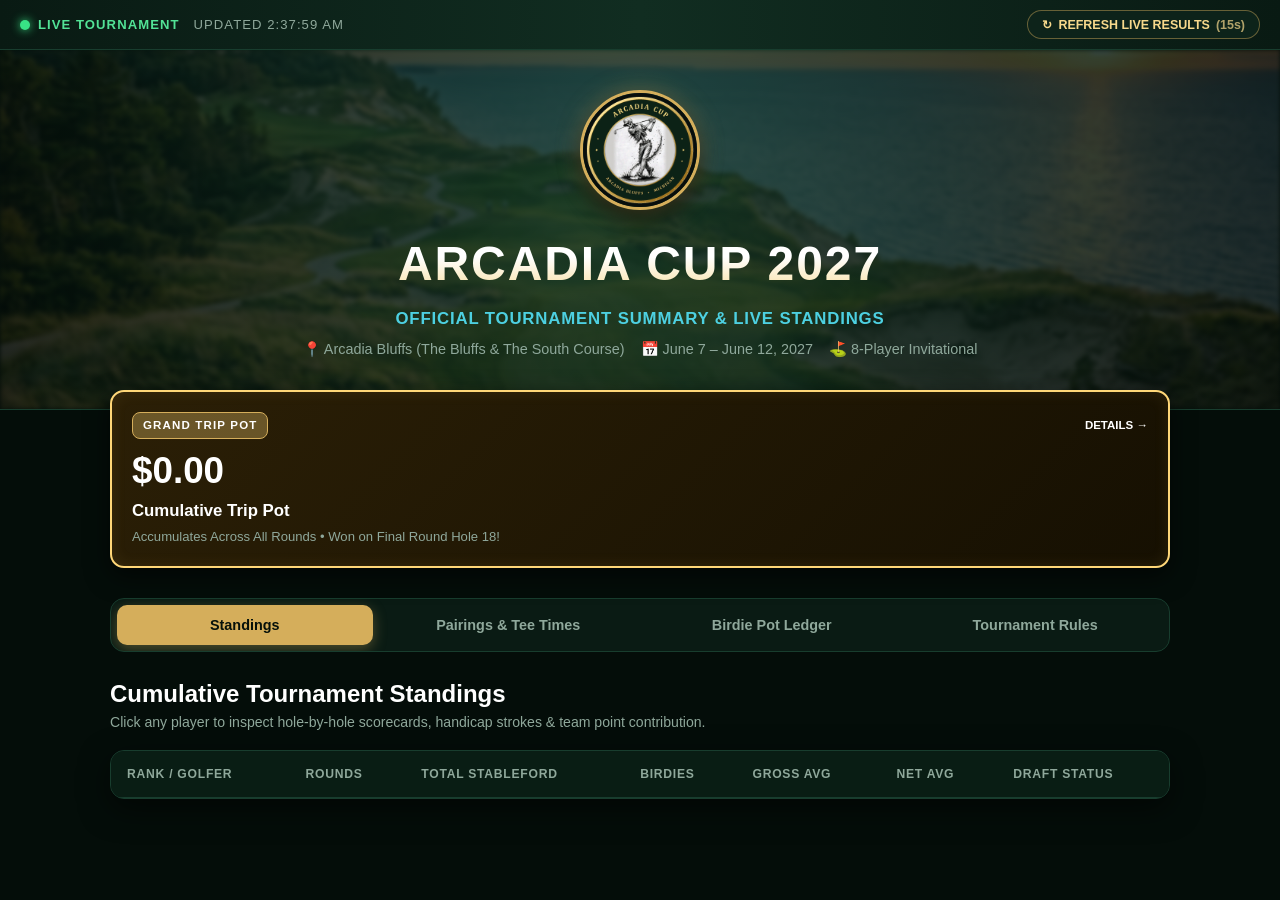
==== index.html @ eabf8994 "feat: setup GitHub Pages for Arcadia 2027 and update TinyURL to arcadia2027" ====
<!DOCTYPE html>
<html lang="en">
<head>
  <meta charset="UTF-8">
  <meta name="viewport" content="width=device-width, initial-scale=1.0">
  <title>Arcadia Cup 2027 — Official Tournament Summary & Live Standings</title>
  <meta name="description" content="Live summary, cumulative standings, tee time pairings, and birdie pot breakdown for the 2027 Arcadia Bluffs Golf Trip.">
  <link rel="icon" type="image/jpeg" href="assets/arcadia_cup_crest.jpg">
  <link rel="stylesheet" href="styles.css">
</head>
<body>

  <!-- TOP LIVE STATUS BAR -->
  <header class="live-bar">
    <div class="live-indicator">
      <span class="pulse-dot"></span>
      <span>Live Tournament</span>
      <span id="lastUpdated" style="color: var(--text-muted); font-weight: normal; margin-left: 6px;">Connecting...</span>
    </div>
    <button class="refresh-btn" id="refreshBtn" type="button">
      <span id="refreshIcon">↻</span>
      <span id="refreshText">REFRESH LIVE RESULTS</span>
      <span id="countdownLabel" style="opacity: 0.7;">(15s)</span>
    </button>
  </header>

  <!-- HERO SECTION WITH PROMINENT LOGO -->
  <section class="hero">
    <img src="assets/arcadia_bluffs.jpg" alt="Arcadia Bluffs Golf Club" class="hero-backdrop-img">
    <div class="hero-content">
      <div class="hero-logo-wrap">
        <img src="assets/arcadia_cup_crest.jpg" alt="Arcadia Cup Crest" class="hero-logo">
      </div>
      <h1 class="hero-title">ARCADIA CUP 2027</h1>
      <p class="hero-subtitle">Official Tournament Summary & Live Standings</p>
      <div class="hero-meta">
        <span>📍 Arcadia Bluffs (The Bluffs & The South Course)</span>
        <span>📅 June 7 – June 12, 2027</span>
        <span>⛳ 8-Player Invitational</span>
      </div>
    </div>
  </section>

  <!-- HIGHLY VISIBLE BIRDIE POT BALANCES (CLICKABLE FOR BREAKDOWN) -->
  <section class="birdie-banner" aria-label="Birdie Pot Stakes">
    <div class="birdie-grid" id="birdiePotsGrid">
      <!-- Injected by app.js: Course Pots + Grand Cumulative Trip Pot -->
    </div>
  </section>

  <!-- NAVIGATION TABS -->
  <nav class="nav-container" aria-label="Summary Navigation">
    <div class="nav-tabs">
      <button class="tab-btn active" data-tab="standings" type="button">Standings</button>
      <button class="tab-btn" data-tab="pairings" type="button">Pairings & Tee Times</button>
      <button class="tab-btn" data-tab="ledger" type="button">Birdie Pot Ledger</button>
      <button class="tab-btn" data-tab="rules" type="button">Tournament Rules</button>
    </div>
  </nav>

  <!-- MAIN TAB CONTENT AREA -->
  <main class="main-wrapper" id="tabContent">
    <!-- Dynamic content rendered by app.js based on active tab -->
  </main>

  <!-- INTERACTIVE MODAL OVERLAY FOR PLAYER / POT BREAKDOWN -->
  <div id="modalContainer"></div>

  <!-- SCRIPT -->
  <script src="app.js"></script>
</body>
</html>
---- styles.css ----
:root {
  --bg-dark: #040d09;
  --bg-surface: #0a1b14;
  --bg-card: #0d231a;
  --bg-card-hover: #123024;
  --bg-elevated: #16382a;
  
  --gold: #d5ae5b;
  --gold-light: #f7d98c;
  --gold-glow: rgba(213, 174, 91, 0.35);
  
  --cyan: #4dd0e1;
  --cyan-deep: #1565c0;
  
  --text-main: #f0f5f2;
  --text-muted: #8fa89b;
  --line: #183d2e;
  --line-gold: rgba(213, 174, 91, 0.45);
  
  --radius-sm: 8px;
  --radius-md: 14px;
  --radius-lg: 20px;
  --radius-full: 9999px;
  
  --shadow-main: 0 10px 30px rgba(0, 0, 0, 0.55);
}

* {
  box-sizing: border-box;
  margin: 0;
  padding: 0;
}

body {
  font-family: -apple-system, BlinkMacSystemFont, "Segoe UI", Roboto, "Helvetica Neue", Arial, sans-serif;
  background-color: var(--bg-dark);
  color: var(--text-main);
  line-height: 1.5;
  min-height: 100vh;
  padding-bottom: 60px;
}

/* TOP STATUS BAR */
.live-bar {
  background: linear-gradient(90deg, #091a13 0%, #112d21 50%, #091a13 100%);
  border-bottom: 1px solid var(--line);
  padding: 10px 20px;
  display: flex;
  justify-content: space-between;
  align-items: center;
  font-size: 0.82rem;
}

.live-indicator {
  display: flex;
  align-items: center;
  gap: 8px;
  font-weight: 800;
  color: #52e396;
  letter-spacing: 0.08em;
  text-transform: uppercase;
}

.pulse-dot {
  width: 10px;
  height: 10px;
  background-color: #38e285;
  border-radius: 50%;
  box-shadow: 0 0 10px #38e285;
  animation: pulse-animation 1.8s infinite;
}

@keyframes pulse-animation {
  0% { transform: scale(0.95); opacity: 0.7; }
  50% { transform: scale(1.3); opacity: 1; }
  100% { transform: scale(0.95); opacity: 0.7; }
}

.refresh-btn {
  background: var(--bg-card);
  color: var(--gold-light);
  border: 1px solid var(--line-gold);
  border-radius: var(--radius-full);
  padding: 6px 14px;
  font-size: 0.78rem;
  font-weight: 800;
  cursor: pointer;
  display: flex;
  align-items: center;
  gap: 6px;
  transition: all 0.2s ease;
}

.refresh-btn:hover {
  background: var(--gold);
  color: #06110b;
}

.refresh-btn:disabled {
  opacity: 0.6;
  cursor: wait;
}

/* HERO SECTION */
.hero {
  position: relative;
  background: radial-gradient(circle at 50% 20%, #15382a 0%, #06150f 75%, #040d09 100%);
  border-bottom: 1px solid var(--line);
  padding: 40px 20px 30px;
  text-align: center;
  overflow: hidden;
}

.hero-backdrop-img {
  position: absolute;
  top: 0;
  left: 0;
  width: 100%;
  height: 100%;
  object-fit: cover;
  opacity: 0.18;
  pointer-events: none;
  filter: blur(2px);
}

.hero-content {
  position: relative;
  max-width: 960px;
  margin: 0 auto;
  display: flex;
  flex-direction: column;
  align-items: center;
}

.hero-logo-wrap {
  position: relative;
  width: 120px;
  height: 120px;
  margin-bottom: 18px;
}

.hero-logo {
  width: 100%;
  height: 100%;
  border-radius: 50%;
  object-fit: cover;
  border: 3.5px solid var(--gold);
  box-shadow: 0 0 25px var(--gold-glow), 0 10px 20px rgba(0,0,0,0.8);
}

.hero-title {
  font-size: clamp(2rem, 5vw, 3rem);
  font-weight: 900;
  letter-spacing: 0.04em;
  background: linear-gradient(180deg, #ffffff 40%, var(--gold-light) 100%);
  -webkit-background-clip: text;
  -webkit-text-fill-color: transparent;
  margin-bottom: 6px;
}

.hero-subtitle {
  color: var(--cyan);
  font-weight: 700;
  font-size: 1.05rem;
  letter-spacing: 0.05em;
  text-transform: uppercase;
  margin-bottom: 8px;
}

.hero-meta {
  color: var(--text-muted);
  font-size: 0.9rem;
  display: flex;
  gap: 16px;
  flex-wrap: wrap;
  justify-content: center;
  margin-bottom: 18px;
}

/* BIRDIE BALANCE POT CARDS (HIGHLY PROMINENT) */
.birdie-banner {
  max-width: 1100px;
  margin: -20px auto 30px;
  padding: 0 20px;
  position: relative;
  z-index: 10;
}

.birdie-grid {
  display: grid;
  grid-template-columns: repeat(auto-fit, minmax(280px, 1fr));
  gap: 16px;
}

.pot-card {
  background: linear-gradient(135deg, #1b1506 0%, #0d0a02 100%);
  border: 2px solid var(--gold);
  border-radius: var(--radius-md);
  padding: 20px;
  cursor: pointer;
  transition: transform 0.2s ease, box-shadow 0.2s ease, border-color 0.2s ease;
  box-shadow: 0 8px 24px rgba(0,0,0,0.6), inset 0 0 15px rgba(213, 174, 91, 0.1);
  display: flex;
  flex-direction: column;
  justify-content: space-between;
}

.pot-card:hover {
  transform: translateY(-4px);
  border-color: var(--gold-light);
  box-shadow: 0 14px 30px var(--gold-glow);
}

.pot-header {
  display: flex;
  justify-content: space-between;
  align-items: center;
  margin-bottom: 12px;
}

.pot-badge {
  font-size: 0.72rem;
  font-weight: 900;
  letter-spacing: 0.1em;
  text-transform: uppercase;
  background: rgba(213, 174, 91, 0.2);
  color: var(--gold-light);
  padding: 4px 10px;
  border-radius: var(--radius-sm);
  border: 1px solid var(--gold);
}

.pot-click-hint {
  font-size: 0.72rem;
  color: var(--gold-light);
  font-weight: 700;
  display: flex;
  align-items: center;
  gap: 4px;
}

.pot-amount {
  font-size: 2.3rem;
  font-weight: 900;
  color: var(--gold-light);
  line-height: 1.1;
  margin-bottom: 6px;
}

.pot-name {
  font-size: 1.05rem;
  font-weight: 800;
  color: #fff;
  margin-bottom: 4px;
}

.pot-sub {
  font-size: 0.82rem;
  color: var(--text-muted);
}

.cumulative-card {
  background: linear-gradient(135deg, #2b1f06 0%, #161002 100%);
  border-color: #ffd778;
}

/* NAVIGATION TABS */
.nav-container {
  max-width: 1100px;
  margin: 0 auto 24px;
  padding: 0 20px;
}

.nav-tabs {
  display: flex;
  gap: 8px;
  background: var(--bg-surface);
  padding: 6px;
  border-radius: var(--radius-md);
  border: 1px solid var(--line);
  overflow-x: auto;
}

.tab-btn {
  flex: 1;
  min-width: 140px;
  padding: 12px 16px;
  background: transparent;
  color: var(--text-muted);
  border: none;
  border-radius: 10px;
  font-size: 0.9rem;
  font-weight: 800;
  cursor: pointer;
  transition: all 0.2s ease;
  white-space: nowrap;
  text-align: center;
}

.tab-btn:hover {
  color: #fff;
  background: rgba(255,255,255,0.05);
}

.tab-btn.active {
  background: var(--gold);
  color: #06110a;
  box-shadow: 0 4px 14px var(--gold-glow);
}

/* MAIN CONTENT WRAPPER */
.main-wrapper {
  max-width: 1100px;
  margin: 0 auto;
  padding: 0 20px;
}

/* STANDINGS TABLE (CVRV STYLE) */
.section-header {
  display: flex;
  justify-content: space-between;
  align-items: baseline;
  margin-bottom: 16px;
}

.section-title {
  font-size: 1.5rem;
  font-weight: 900;
  color: #fff;
}

.section-sub {
  color: var(--text-muted);
  font-size: 0.88rem;
}

.table-card {
  background: var(--bg-card);
  border: 1px solid var(--line);
  border-radius: var(--radius-md);
  overflow-x: auto;
  box-shadow: var(--shadow-main);
}

.standings-table {
  width: 100%;
  min-width: 820px;
  border-collapse: collapse;
  text-align: left;
}

.standings-table th {
  background: #091d14;
  color: var(--text-muted);
  font-size: 0.76rem;
  font-weight: 800;
  text-transform: uppercase;
  letter-spacing: 0.06em;
  padding: 14px 16px;
  border-bottom: 1px solid var(--line);
}

.standings-table td {
  padding: 15px 16px;
  border-bottom: 1px solid var(--line);
  font-size: 0.92rem;
  vertical-align: middle;
}

.standings-table tr:last-child td {
  border-bottom: none;
}

.standings-table tr.clickable-row {
  cursor: pointer;
  transition: background 0.15s ease;
}

.standings-table tr.clickable-row:hover {
  background: var(--bg-card-hover);
}

.standings-table tr.leader-row {
  background: rgba(213, 174, 91, 0.08);
}

.rank-badge {
  display: inline-grid;
  place-items: center;
  width: 32px;
  height: 32px;
  border-radius: 50%;
  font-weight: 900;
  font-size: 0.95rem;
}

.rank-1 {
  background: var(--gold);
  color: #06110a;
  box-shadow: 0 0 10px var(--gold-glow);
}

.rank-other {
  background: var(--bg-surface);
  color: var(--text-muted);
  border: 1px solid var(--line);
}

.player-cell {
  display: flex;
  align-items: center;
  gap: 12px;
}

.player-thumb {
  width: 38px;
  height: 38px;
  border-radius: 50%;
  object-fit: cover;
  border: 1.5px solid var(--line-gold);
}

.player-name-link {
  font-weight: 800;
  color: #fff;
  font-size: 1rem;
}

.player-seed-tag {
  display: inline-block;
  font-size: 0.7rem;
  font-weight: 800;
  color: var(--cyan);
  margin-top: 2px;
}

.points-cell {
  font-size: 1.2rem;
  font-weight: 900;
  color: var(--gold-light);
}

/* PAIRINGS & TEE TIMES */
.pairing-round-card {
  background: var(--bg-card);
  border: 1px solid var(--line);
  border-radius: var(--radius-md);
  padding: 22px;
  margin-bottom: 24px;
}

.pairing-round-header {
  display: flex;
  justify-content: space-between;
  align-items: center;
  flex-wrap: wrap;
  gap: 10px;
  margin-bottom: 18px;
  border-bottom: 1px solid var(--line);
  padding-bottom: 14px;
}

.pairing-round-title {
  font-size: 1.3rem;
  font-weight: 900;
  color: #fff;
}

.pairing-meta {
  color: var(--text-muted);
  font-size: 0.85rem;
}

.groups-grid {
  display: grid;
  grid-template-columns: repeat(auto-fit, minmax(320px, 1fr));
  gap: 18px;
}

.group-box {
  background: var(--bg-surface);
  border: 1px solid var(--line);
  border-radius: var(--radius-md);
  padding: 18px;
}

.group-tee-time {
  display: flex;
  align-items: center;
  gap: 8px;
  font-size: 1.1rem;
  font-weight: 900;
  color: var(--cyan);
  margin-bottom: 14px;
}

.two-man-team {
  background: var(--bg-card);
  border: 1px solid var(--line);
  border-radius: var(--radius-sm);
  padding: 12px;
  margin-bottom: 10px;
}

.two-man-team:last-child {
  margin-bottom: 0;
}

.team-badge {
  font-size: 0.72rem;
  font-weight: 900;
  color: var(--gold);
  text-transform: uppercase;
  letter-spacing: 0.08em;
  margin-bottom: 6px;
}

.team-members {
  font-size: 0.98rem;
  font-weight: 700;
  color: #fff;
}

.vs-divider {
  text-align: center;
  font-size: 0.72rem;
  font-weight: 900;
  color: var(--text-muted);
  margin: 6px 0;
  letter-spacing: 0.1em;
}

/* FINAL ROUND BLANK PAIRING / TBD BANNER */
.tbd-banner-card {
  background: linear-gradient(135deg, #2b1d06 0%, #110c02 100%);
  border: 2.5px solid var(--gold);
  border-radius: var(--radius-lg);
  padding: 30px;
  margin-bottom: 24px;
  box-shadow: 0 10px 35px var(--gold-glow);
  text-align: center;
}

.tbd-main-banner {
  display: inline-block;
  background: var(--gold);
  color: #061109;
  font-size: clamp(1.3rem, 3.5vw, 2.2rem);
  font-weight: 900;
  letter-spacing: 0.12em;
  padding: 10px 24px;
  border-radius: var(--radius-full);
  margin-bottom: 16px;
  box-shadow: 0 4px 20px rgba(0,0,0,0.6);
}

.tbd-subtext {
  font-size: 1.05rem;
  color: #fff;
  max-width: 720px;
  margin: 0 auto 20px;
}

.draft-diagram-grid {
  display: grid;
  grid-template-columns: repeat(auto-fit, minmax(260px, 1fr));
  gap: 14px;
  margin-top: 20px;
  text-align: left;
}

.draft-match-box {
  background: rgba(0, 0, 0, 0.45);
  border: 1px solid var(--line-gold);
  border-radius: var(--radius-md);
  padding: 16px;
}

.draft-slot {
  padding: 10px;
  background: rgba(255,255,255,0.04);
  border-radius: var(--radius-sm);
  margin-top: 6px;
  border-left: 3px solid var(--gold);
}

/* RULES SECTION */
.rules-container {
  display: grid;
  gap: 18px;
}

.rule-card {
  background: var(--bg-card);
  border: 1px solid var(--line);
  border-radius: var(--radius-md);
  padding: 22px;
}

.rule-header {
  display: flex;
  align-items: center;
  gap: 12px;
  margin-bottom: 12px;
}

.rule-num {
  width: 34px;
  height: 34px;
  background: var(--cyan);
  color: #05140f;
  border-radius: var(--radius-sm);
  display: grid;
  place-items: center;
  font-weight: 900;
  font-size: 1.1rem;
}

.rule-title {
  font-size: 1.25rem;
  font-weight: 800;
  color: #fff;
}

.points-table {
  width: 100%;
  border-collapse: collapse;
  margin: 14px 0;
  background: var(--bg-surface);
  border-radius: var(--radius-sm);
  overflow: hidden;
}

.points-table th, .points-table td {
  padding: 10px 14px;
  border-bottom: 1px solid var(--line);
  font-size: 0.88rem;
}

.points-table th {
  background: #091a13;
  color: var(--gold);
  font-weight: 800;
}

/* MODALS */
.modal-overlay {
  position: fixed;
  inset: 0;
  background: rgba(2, 8, 5, 0.85);
  backdrop-filter: blur(8px);
  z-index: 1000;
  display: flex;
  align-items: center;
  justify-content: center;
  padding: 20px;
}

.modal-content {
  background: var(--bg-surface);
  border: 1.5px solid var(--line-gold);
  border-radius: var(--radius-lg);
  max-width: 760px;
  width: 100%;
  max-height: 90vh;
  overflow-y: auto;
  padding: 26px;
  box-shadow: 0 25px 60px rgba(0,0,0,0.85);
  position: relative;
}

.modal-close {
  position: absolute;
  top: 20px;
  right: 20px;
  background: var(--bg-card);
  color: #fff;
  border: 1px solid var(--line);
  width: 36px;
  height: 36px;
  border-radius: 50%;
  font-size: 1.2rem;
  cursor: pointer;
  display: grid;
  place-items: center;
}

.modal-close:hover {
  background: var(--gold);
  color: #06110a;
}

.scorecard-mini-table {
  width: 100%;
  border-collapse: collapse;
  margin: 14px 0;
  text-align: center;
  font-size: 0.85rem;
}

.scorecard-mini-table th, .scorecard-mini-table td {
  padding: 8px 6px;
  border: 1px solid var(--line);
}

.scorecard-mini-table th {
  background: #091d14;
  color: var(--gold);
}

.stroke-highlight {
  background: rgba(247, 217, 140, 0.25);
  color: var(--gold-light);
  font-weight: 900;
}

.counted-badge {
  background: #2e7d32;
  color: #fff;
  padding: 2px 6px;
  border-radius: 4px;
  font-size: 0.72rem;
  font-weight: 800;
}

/* RESPONSIVE */
@media (max-width: 680px) {
  .hero-title { font-size: 1.8rem; }
  .pot-amount { font-size: 1.8rem; }
  .tab-btn { min-width: 110px; font-size: 0.8rem; padding: 10px; }
  .tbd-main-banner { font-size: 1.1rem; }
}
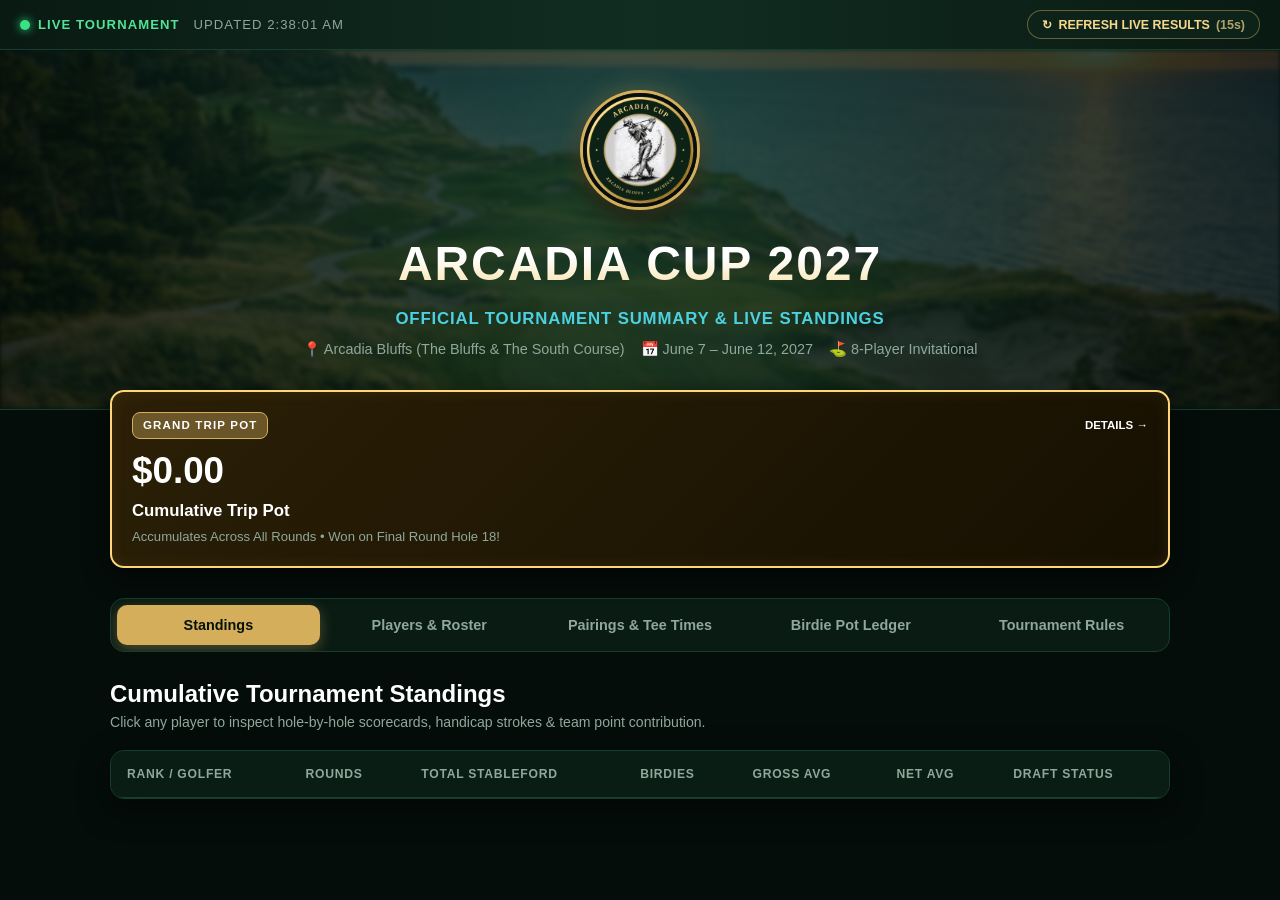
==== commit 43a55d3b: "Add Players & Roster website section and Galaxy Fold & iPhone responsive styling" ====
--- a/index.html
+++ b/index.html
@@ -2,9 +2,9 @@
 <html lang="en">
 <head>
   <meta charset="UTF-8">
-  <meta name="viewport" content="width=device-width, initial-scale=1.0">
-  <title>Arcadia Cup 2027 — Official Tournament Summary & Live Standings</title>
-  <meta name="description" content="Live summary, cumulative standings, tee time pairings, and birdie pot breakdown for the 2027 Arcadia Bluffs Golf Trip.">
+  <meta name="viewport" content="width=device-width, initial-scale=1.0, viewport-fit=cover">
+  <title>Arcadia Cup 2027 — Official Tournament Summary, Standings & Roster</title>
+  <meta name="description" content="Live summary, cumulative standings, 8-player roster, tee time pairings, and birdie pot breakdown for the 2027 Arcadia Bluffs Golf Trip.">
   <link rel="icon" type="image/jpeg" href="assets/arcadia_cup_crest.jpg">
   <link rel="stylesheet" href="styles.css">
 </head>
@@ -19,7 +19,7 @@
     </div>
     <button class="refresh-btn" id="refreshBtn" type="button">
       <span id="refreshIcon">↻</span>
-      <span id="refreshText">REFRESH LIVE RESULTS</span>
+      <span id="refreshText">REFRESH RESULTS</span>
       <span id="countdownLabel" style="opacity: 0.7;">(15s)</span>
     </button>
   </header>
@@ -50,11 +50,12 @@
 
   <!-- NAVIGATION TABS -->
   <nav class="nav-container" aria-label="Summary Navigation">
-    <div class="nav-tabs">
-      <button class="tab-btn active" data-tab="standings" type="button">Standings</button>
-      <button class="tab-btn" data-tab="pairings" type="button">Pairings & Tee Times</button>
-      <button class="tab-btn" data-tab="ledger" type="button">Birdie Pot Ledger</button>
-      <button class="tab-btn" data-tab="rules" type="button">Tournament Rules</button>
+    <div class="nav-tabs" role="tablist">
+      <button class="tab-btn active" data-tab="standings" role="tab" type="button">Standings</button>
+      <button class="tab-btn" data-tab="roster" role="tab" type="button">Players &amp; Roster</button>
+      <button class="tab-btn" data-tab="pairings" role="tab" type="button">Pairings &amp; Tee Times</button>
+      <button class="tab-btn" data-tab="ledger" role="tab" type="button">Birdie Pot Ledger</button>
+      <button class="tab-btn" data-tab="rules" role="tab" type="button">Tournament Rules</button>
     </div>
   </nav>
 
--- a/styles.css
+++ b/styles.css
@@ -723,10 +723,638 @@
   font-weight: 800;
 }
 
-/* RESPONSIVE */
-@media (max-width: 680px) {
-  .hero-title { font-size: 1.8rem; }
-  .pot-amount { font-size: 1.8rem; }
-  .tab-btn { min-width: 110px; font-size: 0.8rem; padding: 10px; }
-  .tbd-main-banner { font-size: 1.1rem; }
-}
+.stroke-highlight {
+  background: rgba(247, 217, 140, 0.25);
+  color: var(--gold-light);
+  font-weight: 900;
+}
+
+.counted-badge {
+  background: #2e7d32;
+  color: #fff;
+  padding: 2px 6px;
+  border-radius: 4px;
+  font-size: 0.72rem;
+  font-weight: 800;
+}
+
+/* -------------------------------------------------------------
+   ROSTER & PLAYER CARDS SECTION
+   ------------------------------------------------------------- */
+.roster-header-section {
+  margin-bottom: 24px;
+}
+
+.roster-stats-strip {
+  display: flex;
+  gap: 12px;
+  flex-wrap: wrap;
+  margin-bottom: 18px;
+}
+
+.stat-pill {
+  flex: 1;
+  min-width: 140px;
+  background: var(--bg-surface);
+  border: 1px solid var(--line);
+  border-radius: var(--radius-sm);
+  padding: 12px 14px;
+  text-align: center;
+  box-shadow: 0 4px 12px rgba(0,0,0,0.3);
+}
+
+.stat-pill-label {
+  display: block;
+  font-size: 0.72rem;
+  font-weight: 800;
+  color: var(--text-muted);
+  letter-spacing: 0.08em;
+  text-transform: uppercase;
+  margin-bottom: 4px;
+}
+
+.stat-pill-val {
+  display: block;
+  font-size: 1.25rem;
+  font-weight: 900;
+  color: var(--gold-light);
+}
+
+.roster-filters {
+  display: flex;
+  gap: 8px;
+  margin-bottom: 20px;
+  overflow-x: auto;
+  padding-bottom: 4px;
+  -webkit-overflow-scrolling: touch;
+}
+
+.filter-chip {
+  background: var(--bg-card);
+  border: 1px solid var(--line);
+  color: var(--text-muted);
+  padding: 8px 18px;
+  border-radius: var(--radius-full);
+  font-size: 0.86rem;
+  font-weight: 800;
+  cursor: pointer;
+  white-space: nowrap;
+  transition: all 0.2s ease;
+  min-height: 40px;
+  display: inline-flex;
+  align-items: center;
+  justify-content: center;
+}
+
+.filter-chip:hover {
+  color: #fff;
+  border-color: var(--line-gold);
+}
+
+.filter-chip.active {
+  background: var(--gold);
+  color: #06110a;
+  border-color: var(--gold);
+  box-shadow: 0 4px 12px var(--gold-glow);
+}
+
+.roster-grid {
+  display: grid;
+  grid-template-columns: repeat(auto-fill, minmax(320px, 1fr));
+  gap: 18px;
+}
+
+.player-card {
+  background: var(--bg-card);
+  border: 1.5px solid var(--line);
+  border-radius: var(--radius-md);
+  padding: 20px;
+  display: flex;
+  flex-direction: column;
+  justify-content: space-between;
+  box-shadow: 0 6px 20px rgba(0, 0, 0, 0.45);
+  transition: transform 0.2s ease, border-color 0.2s ease, box-shadow 0.2s ease;
+  cursor: pointer;
+  position: relative;
+}
+
+.player-card:hover {
+  transform: translateY(-3px);
+  border-color: var(--gold);
+  box-shadow: 0 12px 30px var(--gold-glow);
+}
+
+.player-card.captain-card {
+  background: linear-gradient(145deg, #102b1f 0%, #091c14 100%);
+  border-color: rgba(213, 174, 91, 0.45);
+}
+
+.player-card-header {
+  display: flex;
+  align-items: center;
+  gap: 14px;
+  margin-bottom: 16px;
+}
+
+.player-avatar-wrap {
+  position: relative;
+  width: 58px;
+  height: 58px;
+  flex-shrink: 0;
+}
+
+.player-avatar-initials {
+  width: 100%;
+  height: 100%;
+  border-radius: 50%;
+  background: linear-gradient(135deg, #193a2d 0%, #0d241b 100%);
+  border: 2.5px solid var(--gold);
+  display: grid;
+  place-items: center;
+  font-size: 1.3rem;
+  font-weight: 900;
+  color: var(--gold-light);
+  box-shadow: 0 0 14px var(--gold-glow);
+}
+
+.captain-crown {
+  position: absolute;
+  top: -8px;
+  right: -6px;
+  font-size: 1.1rem;
+  filter: drop-shadow(0 2px 4px rgba(0,0,0,0.8));
+}
+
+.player-header-info {
+  flex: 1;
+  min-width: 0;
+}
+
+.player-title-row {
+  display: flex;
+  align-items: baseline;
+  gap: 8px;
+  flex-wrap: wrap;
+  margin-bottom: 4px;
+}
+
+.player-full-name {
+  font-size: 1.25rem;
+  font-weight: 900;
+  color: #fff;
+  line-height: 1.2;
+}
+
+.nickname-badge {
+  font-size: 0.88rem;
+  font-weight: 800;
+  color: var(--gold-light);
+  font-style: italic;
+}
+
+.seed-badge {
+  display: inline-block;
+  font-size: 0.74rem;
+  font-weight: 800;
+  padding: 3px 10px;
+  border-radius: var(--radius-full);
+  text-transform: uppercase;
+  letter-spacing: 0.05em;
+  margin-top: 2px;
+}
+
+.captain-badge {
+  background: rgba(213, 174, 91, 0.2);
+  color: var(--gold-light);
+  border: 1px solid var(--gold);
+}
+
+.pool-badge {
+  background: rgba(77, 208, 225, 0.15);
+  color: var(--cyan);
+  border: 1px solid var(--cyan);
+}
+
+.player-specs-grid {
+  display: grid;
+  grid-template-columns: repeat(2, 1fr);
+  gap: 10px;
+  background: rgba(0, 0, 0, 0.35);
+  border-radius: var(--radius-sm);
+  padding: 12px;
+  margin-bottom: 16px;
+  border: 1px solid rgba(255, 255, 255, 0.06);
+}
+
+.spec-cell {
+  display: flex;
+  flex-direction: column;
+}
+
+.spec-label {
+  font-size: 0.68rem;
+  font-weight: 800;
+  color: var(--text-muted);
+  text-transform: uppercase;
+  letter-spacing: 0.05em;
+  margin-bottom: 2px;
+}
+
+.spec-val {
+  font-size: 1.2rem;
+  font-weight: 900;
+  color: #fff;
+}
+
+.hcp-val {
+  color: var(--gold-light);
+}
+
+.spec-sub {
+  font-size: 0.72rem;
+  color: var(--text-muted);
+  margin-top: 1px;
+}
+
+.tee-display {
+  display: flex;
+  align-items: center;
+  gap: 6px;
+}
+
+.tee-dot {
+  width: 10px;
+  height: 10px;
+  border-radius: 50%;
+  display: inline-block;
+}
+
+.player-card-footer {
+  display: flex;
+  justify-content: space-between;
+  align-items: center;
+  gap: 10px;
+  flex-wrap: wrap;
+  padding-top: 14px;
+  border-top: 1px solid var(--line);
+}
+
+.player-contact-actions {
+  display: flex;
+  gap: 8px;
+  flex: 1;
+}
+
+.contact-btn {
+  display: inline-flex;
+  align-items: center;
+  justify-content: center;
+  gap: 6px;
+  padding: 8px 14px;
+  border-radius: var(--radius-sm);
+  font-size: 0.84rem;
+  font-weight: 800;
+  text-decoration: none;
+  min-height: 40px;
+  transition: all 0.15s ease;
+  touch-action: manipulation;
+}
+
+.call-btn {
+  background: rgba(82, 227, 150, 0.15);
+  color: #52e396;
+  border: 1px solid #52e396;
+}
+
+.call-btn:hover {
+  background: #52e396;
+  color: #041209;
+}
+
+.text-btn {
+  background: rgba(77, 208, 225, 0.15);
+  color: var(--cyan);
+  border: 1px solid var(--cyan);
+}
+
+.text-btn:hover {
+  background: var(--cyan);
+  color: #041209;
+}
+
+.view-profile-btn {
+  background: transparent;
+  border: none;
+  color: var(--gold-light);
+  font-size: 0.85rem;
+  font-weight: 800;
+  cursor: pointer;
+  display: inline-flex;
+  align-items: center;
+  gap: 5px;
+  padding: 8px 0;
+  touch-action: manipulation;
+}
+
+.view-profile-btn:hover {
+  color: #fff;
+}
+
+/* -------------------------------------------------------------
+   RESPONSIVE DESIGN: GALAXY FOLD 8 & IPHONE OPTIMIZATION
+   ------------------------------------------------------------- */
+
+/* TABLE STICKY COLUMN FOR MOBILE HORIZONTAL SCROLL */
+@media (max-width: 768px) {
+  .standings-table th:first-child,
+  .standings-table td:first-child {
+    position: sticky;
+    left: 0;
+    z-index: 2;
+    background: #0d231a;
+    box-shadow: 3px 0 8px rgba(0,0,0,0.4);
+  }
+  .standings-table th:first-child {
+    background: #091d14;
+  }
+}
+
+/* GALAXY Z FOLD 8 (FOLDED COVER SCREEN) & COMPACT MOBILES (<= 400px) */
+@media (max-width: 400px) {
+  body {
+    padding-bottom: max(60px, env(safe-area-inset-bottom));
+  }
+
+  .live-bar {
+    padding: 8px 12px;
+    font-size: 0.75rem;
+    flex-wrap: wrap;
+    gap: 6px;
+  }
+
+  .refresh-btn {
+    padding: 6px 10px;
+    font-size: 0.72rem;
+  }
+
+  .hero {
+    padding: 24px 12px 18px;
+  }
+
+  .hero-logo-wrap {
+    width: 80px;
+    height: 80px;
+    margin-bottom: 12px;
+  }
+
+  .hero-title {
+    font-size: 1.55rem;
+    letter-spacing: 0.02em;
+  }
+
+  .hero-subtitle {
+    font-size: 0.88rem;
+  }
+
+  .hero-meta {
+    font-size: 0.78rem;
+    gap: 8px;
+    flex-direction: column;
+    align-items: center;
+  }
+
+  .birdie-banner {
+    margin: -12px auto 20px;
+    padding: 0 12px;
+  }
+
+  .birdie-grid {
+    grid-template-columns: 1fr;
+    gap: 12px;
+  }
+
+  .pot-card {
+    padding: 14px;
+  }
+
+  .pot-amount {
+    font-size: 1.75rem;
+  }
+
+  .pot-name {
+    font-size: 0.95rem;
+  }
+
+  .pot-sub {
+    font-size: 0.76rem;
+  }
+
+  .nav-container {
+    padding: 0 12px;
+    margin-bottom: 16px;
+  }
+
+  .nav-tabs {
+    padding: 4px;
+    gap: 4px;
+    scrollbar-width: none;
+  }
+
+  .nav-tabs::-webkit-scrollbar {
+    display: none;
+  }
+
+  .tab-btn {
+    min-width: 95px;
+    padding: 8px 10px;
+    font-size: 0.78rem;
+  }
+
+  .main-wrapper {
+    padding: 0 12px;
+  }
+
+  .section-title {
+    font-size: 1.25rem;
+  }
+
+  .section-sub {
+    font-size: 0.78rem;
+  }
+
+  .stat-pill {
+    min-width: 45%;
+    padding: 8px 10px;
+  }
+
+  .stat-pill-val {
+    font-size: 1.05rem;
+  }
+
+  .roster-grid {
+    grid-template-columns: 1fr;
+    gap: 14px;
+  }
+
+  .player-card {
+    padding: 14px;
+  }
+
+  .player-card-header {
+    gap: 10px;
+    margin-bottom: 12px;
+  }
+
+  .player-avatar-wrap {
+    width: 48px;
+    height: 48px;
+  }
+
+  .player-avatar-initials {
+    font-size: 1.1rem;
+  }
+
+  .player-full-name {
+    font-size: 1.1rem;
+  }
+
+  .nickname-badge {
+    font-size: 0.8rem;
+  }
+
+  .player-specs-grid {
+    padding: 10px;
+    gap: 8px;
+    margin-bottom: 12px;
+  }
+
+  .spec-label {
+    font-size: 0.64rem;
+  }
+
+  .spec-val {
+    font-size: 1.05rem;
+  }
+
+  .player-card-footer {
+    padding-top: 10px;
+    flex-direction: column;
+    align-items: stretch;
+  }
+
+  .player-contact-actions {
+    width: 100%;
+  }
+
+  .contact-btn {
+    flex: 1;
+    min-height: 42px;
+    font-size: 0.8rem;
+  }
+
+  .view-profile-btn {
+    justify-content: center;
+    padding: 8px;
+  }
+
+  .modal-overlay {
+    padding: 10px;
+  }
+
+  .modal-content {
+    padding: 18px 14px;
+    border-radius: var(--radius-md);
+  }
+
+  .tbd-main-banner {
+    font-size: 1rem;
+    padding: 8px 14px;
+  }
+
+  .groups-grid {
+    grid-template-columns: 1fr;
+  }
+}
+
+/* IPHONE STANDARD SIZES (390px to 430px) */
+@media (min-width: 401px) and (max-width: 600px) {
+  body {
+    padding-bottom: max(60px, env(safe-area-inset-bottom));
+  }
+
+  .hero {
+    padding: 30px 16px 22px;
+  }
+
+  .hero-logo-wrap {
+    width: 95px;
+    height: 95px;
+  }
+
+  .hero-title {
+    font-size: 1.85rem;
+  }
+
+  .birdie-grid {
+    grid-template-columns: 1fr;
+  }
+
+  .nav-tabs {
+    scrollbar-width: none;
+  }
+
+  .nav-tabs::-webkit-scrollbar {
+    display: none;
+  }
+
+  .tab-btn {
+    min-width: 110px;
+    font-size: 0.82rem;
+    padding: 10px 12px;
+  }
+
+  .roster-grid {
+    grid-template-columns: 1fr;
+  }
+
+  .contact-btn {
+    min-height: 44px;
+  }
+}
+
+/* GALAXY Z FOLD 8 (UNFOLDED SQUARE / TABLET VIEW: 601px to 920px) */
+@media (min-width: 601px) and (max-width: 920px) {
+  .hero-content {
+    flex-direction: row;
+    justify-content: center;
+    gap: 24px;
+    text-align: left;
+  }
+
+  .hero-logo-wrap {
+    width: 105px;
+    height: 105px;
+    margin-bottom: 0;
+  }
+
+  .hero-meta {
+    justify-content: flex-start;
+  }
+
+  .birdie-grid {
+    grid-template-columns: repeat(2, 1fr);
+  }
+
+  .roster-grid {
+    grid-template-columns: repeat(2, 1fr);
+  }
+
+  .groups-grid {
+    grid-template-columns: repeat(2, 1fr);
+  }
+
+  .draft-diagram-grid {
+    grid-template-columns: repeat(2, 1fr);
+  }
+}
+
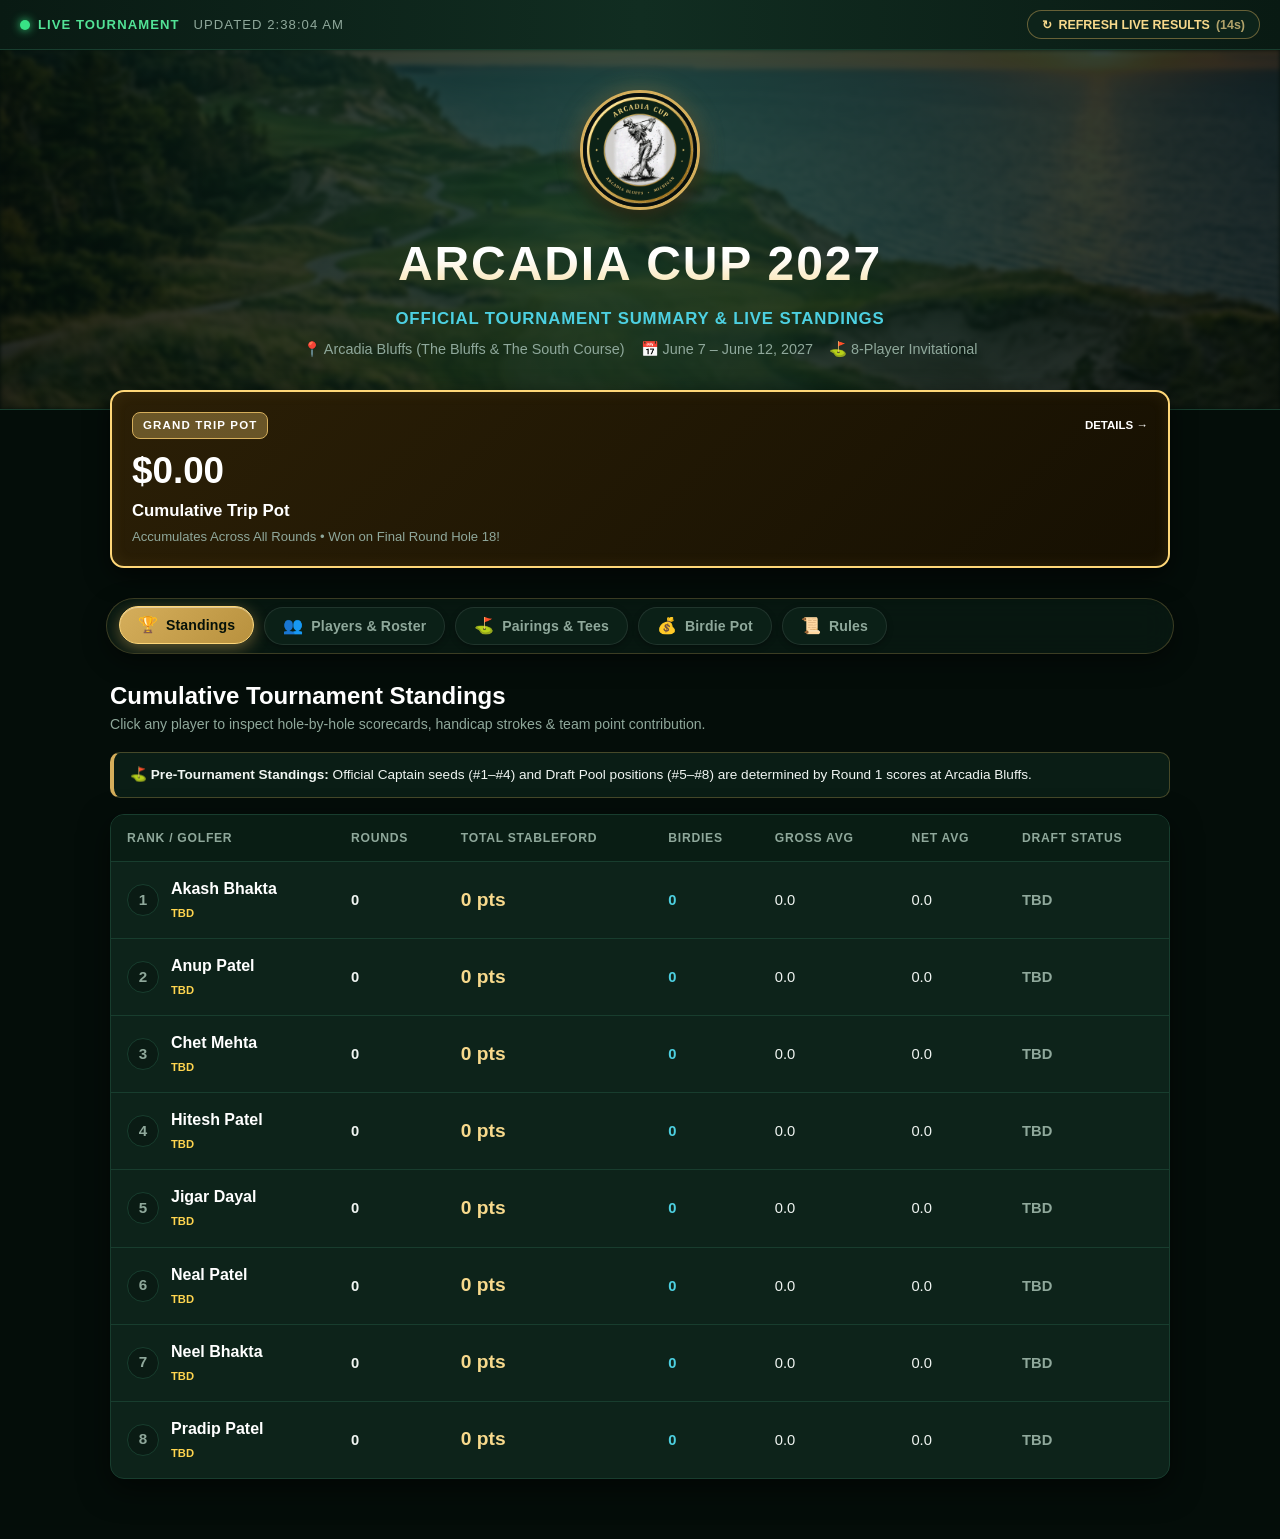
==== commit a21500c3: "Update mobile tab styling and TBD seeds on gh-pages" ====
--- a/index.html
+++ b/index.html
@@ -51,11 +51,26 @@
   <!-- NAVIGATION TABS -->
   <nav class="nav-container" aria-label="Summary Navigation">
     <div class="nav-tabs" role="tablist">
-      <button class="tab-btn active" data-tab="standings" role="tab" type="button">Standings</button>
-      <button class="tab-btn" data-tab="roster" role="tab" type="button">Players &amp; Roster</button>
-      <button class="tab-btn" data-tab="pairings" role="tab" type="button">Pairings &amp; Tee Times</button>
-      <button class="tab-btn" data-tab="ledger" role="tab" type="button">Birdie Pot Ledger</button>
-      <button class="tab-btn" data-tab="rules" role="tab" type="button">Tournament Rules</button>
+      <button class="tab-btn active" data-tab="standings" role="tab" type="button">
+        <span class="tab-icon">🏆</span>
+        <span class="tab-label">Standings</span>
+      </button>
+      <button class="tab-btn" data-tab="roster" role="tab" type="button">
+        <span class="tab-icon">👥</span>
+        <span class="tab-label">Players &amp; Roster</span>
+      </button>
+      <button class="tab-btn" data-tab="pairings" role="tab" type="button">
+        <span class="tab-icon">⛳</span>
+        <span class="tab-label">Pairings &amp; Tees</span>
+      </button>
+      <button class="tab-btn" data-tab="ledger" role="tab" type="button">
+        <span class="tab-icon">💰</span>
+        <span class="tab-label">Birdie Pot</span>
+      </button>
+      <button class="tab-btn" data-tab="rules" role="tab" type="button">
+        <span class="tab-icon">📜</span>
+        <span class="tab-label">Rules</span>
+      </button>
     </div>
   </nav>
 
--- a/styles.css
+++ b/styles.css
@@ -268,44 +268,75 @@
 .nav-container {
   max-width: 1100px;
   margin: 0 auto 24px;
-  padding: 0 20px;
+  padding: 0 16px;
+  position: relative;
 }
 
 .nav-tabs {
   display: flex;
+  align-items: center;
+  gap: 10px;
+  background: rgba(8, 24, 18, 0.92);
+  backdrop-filter: blur(16px);
+  -webkit-backdrop-filter: blur(16px);
+  padding: 8px 12px;
+  border-radius: var(--radius-full);
+  border: 1px solid rgba(213, 174, 91, 0.25);
+  box-shadow: 0 8px 24px rgba(0, 0, 0, 0.45);
+  overflow-x: auto;
+  scroll-snap-type: x proximity;
+  -webkit-overflow-scrolling: touch;
+  scrollbar-width: none;
+}
+
+.nav-tabs::-webkit-scrollbar {
+  display: none;
+}
+
+.tab-btn {
+  flex: 0 0 auto;
+  display: inline-flex;
+  align-items: center;
+  justify-content: center;
   gap: 8px;
-  background: var(--bg-surface);
-  padding: 6px;
-  border-radius: var(--radius-md);
-  border: 1px solid var(--line);
-  overflow-x: auto;
-}
-
-.tab-btn {
-  flex: 1;
-  min-width: 140px;
-  padding: 12px 16px;
-  background: transparent;
+  padding: 10px 18px;
+  background: rgba(14, 38, 28, 0.7);
   color: var(--text-muted);
-  border: none;
-  border-radius: 10px;
-  font-size: 0.9rem;
-  font-weight: 800;
+  border: 1px solid rgba(255, 255, 255, 0.09);
+  border-radius: var(--radius-full);
+  font-size: 0.88rem;
+  font-weight: 700;
   cursor: pointer;
-  transition: all 0.2s ease;
+  transition: all 0.25s cubic-bezier(0.4, 0, 0.2, 1);
   white-space: nowrap;
   text-align: center;
+  scroll-snap-align: start;
+  box-shadow: 0 2px 6px rgba(0, 0, 0, 0.3);
 }
 
 .tab-btn:hover {
-  color: #fff;
-  background: rgba(255,255,255,0.05);
+  color: #ffffff;
+  background: rgba(24, 61, 46, 0.9);
+  border-color: rgba(213, 174, 91, 0.35);
+  transform: translateY(-1px);
 }
 
 .tab-btn.active {
-  background: var(--gold);
-  color: #06110a;
-  box-shadow: 0 4px 14px var(--gold-glow);
+  background: linear-gradient(135deg, #d5ae5b 0%, #b8913e 100%);
+  color: #051109;
+  font-weight: 900;
+  border-color: #ffd778;
+  box-shadow: 0 4px 16px rgba(213, 174, 91, 0.45), inset 0 1px 0 rgba(255, 255, 255, 0.4);
+  transform: translateY(-1px);
+}
+
+.tab-icon {
+  font-size: 1rem;
+  line-height: 1;
+}
+
+.tab-label {
+  letter-spacing: 0.01em;
 }
 
 /* MAIN CONTENT WRAPPER */
@@ -780,6 +811,43 @@
   color: var(--gold-light);
 }
 
+.stat-pill-val.tbd-val {
+  color: #ffd54f;
+  font-size: 1.25rem;
+  font-weight: 900;
+  letter-spacing: 0.04em;
+}
+
+.stat-pill-hint {
+  display: block;
+  font-size: 0.68rem;
+  color: var(--text-muted);
+  margin-top: 3px;
+  font-weight: 600;
+}
+
+.filter-tbd-note {
+  font-size: 0.8rem;
+  color: #ffd54f;
+  background: rgba(255, 213, 79, 0.1);
+  padding: 8px 16px;
+  border-radius: var(--radius-full);
+  border: 1px solid rgba(255, 213, 79, 0.3);
+  font-weight: 600;
+}
+
+.standings-notice-card {
+  background: rgba(14, 38, 28, 0.7);
+  border: 1px solid rgba(213, 174, 91, 0.3);
+  border-left: 4px solid var(--gold);
+  border-radius: 10px;
+  padding: 12px 16px;
+  margin-bottom: 16px;
+  font-size: 0.85rem;
+  color: var(--text-main);
+  line-height: 1.5;
+}
+
 .roster-filters {
   display: flex;
   gap: 8px;
@@ -935,6 +1003,18 @@
   border: 1px solid var(--cyan);
 }
 
+.tbd-badge {
+  background: rgba(255, 213, 79, 0.14);
+  color: #ffd54f;
+  border: 1px solid rgba(255, 213, 79, 0.45);
+  font-weight: 800;
+}
+
+.tbd-tag {
+  color: #ffd54f !important;
+  font-weight: 800;
+}
+
 .player-specs-grid {
   display: grid;
   grid-template-columns: repeat(2, 1fr);
@@ -1150,13 +1230,14 @@
   }
 
   .nav-container {
-    padding: 0 12px;
+    padding: 0 10px;
     margin-bottom: 16px;
   }
 
   .nav-tabs {
-    padding: 4px;
-    gap: 4px;
+    padding: 6px 8px;
+    gap: 8px;
+    border-radius: var(--radius-full);
     scrollbar-width: none;
   }
 
@@ -1165,9 +1246,15 @@
   }
 
   .tab-btn {
-    min-width: 95px;
-    padding: 8px 10px;
-    font-size: 0.78rem;
+    flex: 0 0 auto;
+    padding: 8px 13px;
+    font-size: 0.8rem;
+    gap: 6px;
+    border-radius: var(--radius-full);
+  }
+
+  .tab-icon {
+    font-size: 0.92rem;
   }
 
   .main-wrapper {
@@ -1300,6 +1387,9 @@
   }
 
   .nav-tabs {
+    padding: 7px 10px;
+    gap: 8px;
+    border-radius: var(--radius-full);
     scrollbar-width: none;
   }
 
@@ -1308,9 +1398,15 @@
   }
 
   .tab-btn {
-    min-width: 110px;
-    font-size: 0.82rem;
-    padding: 10px 12px;
+    flex: 0 0 auto;
+    font-size: 0.84rem;
+    padding: 9px 15px;
+    gap: 6px;
+    border-radius: var(--radius-full);
+  }
+
+  .tab-icon {
+    font-size: 0.96rem;
   }
 
   .roster-grid {
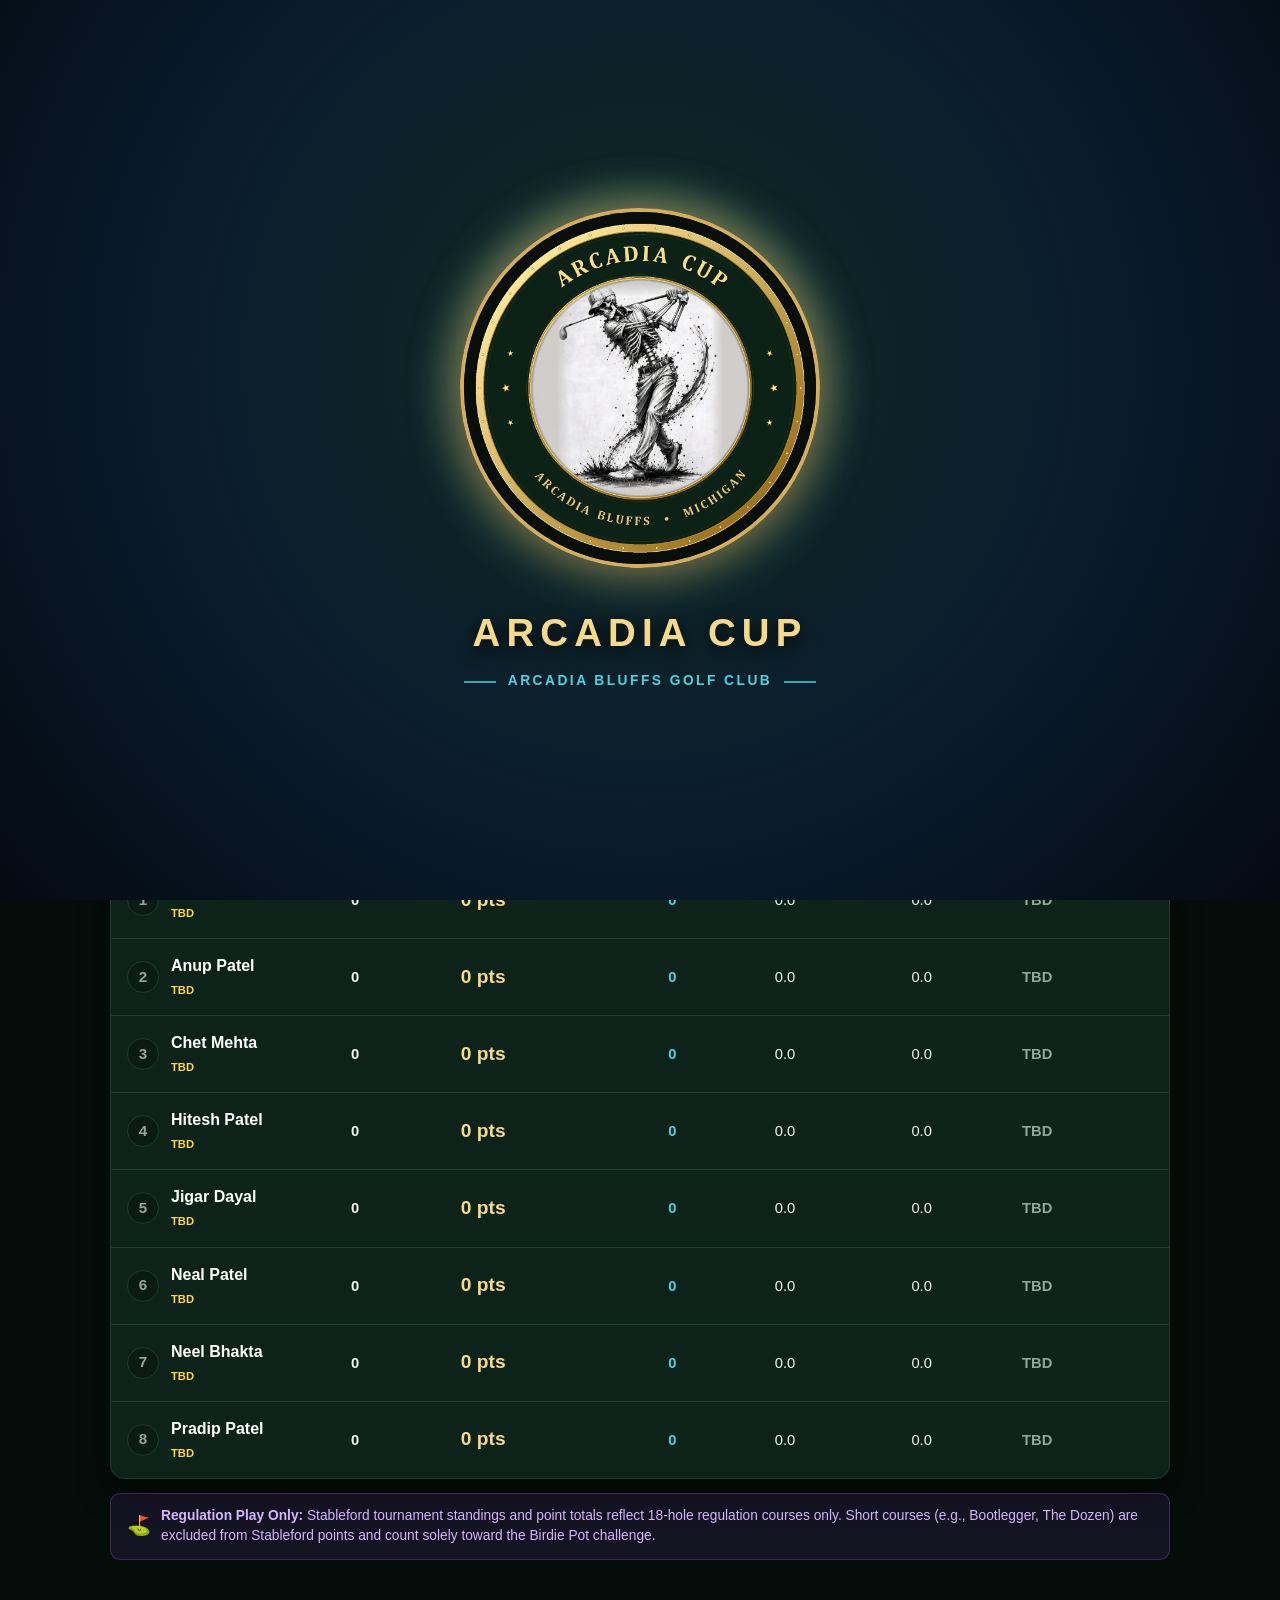
==== commit 1674461b: "Update index.html with short course purple theme and pairings differentiation [skip ci]" ====
--- a/index.html
+++ b/index.html
@@ -1,88 +1,109 @@
-<!DOCTYPE html>
-<html lang="en">
-<head>
-  <meta charset="UTF-8">
-  <meta name="viewport" content="width=device-width, initial-scale=1.0, viewport-fit=cover">
-  <title>Arcadia Cup 2027 — Official Tournament Summary, Standings & Roster</title>
-  <meta name="description" content="Live summary, cumulative standings, 8-player roster, tee time pairings, and birdie pot breakdown for the 2027 Arcadia Bluffs Golf Trip.">
-  <link rel="icon" type="image/jpeg" href="assets/arcadia_cup_crest.jpg">
-  <link rel="stylesheet" href="styles.css">
-</head>
-<body>
-
-  <!-- TOP LIVE STATUS BAR -->
-  <header class="live-bar">
-    <div class="live-indicator">
-      <span class="pulse-dot"></span>
-      <span>Live Tournament</span>
-      <span id="lastUpdated" style="color: var(--text-muted); font-weight: normal; margin-left: 6px;">Connecting...</span>
-    </div>
-    <button class="refresh-btn" id="refreshBtn" type="button">
-      <span id="refreshIcon">↻</span>
-      <span id="refreshText">REFRESH RESULTS</span>
-      <span id="countdownLabel" style="opacity: 0.7;">(15s)</span>
-    </button>
-  </header>
-
-  <!-- HERO SECTION WITH PROMINENT LOGO -->
-  <section class="hero">
-    <img src="assets/arcadia_bluffs.jpg" alt="Arcadia Bluffs Golf Club" class="hero-backdrop-img">
-    <div class="hero-content">
-      <div class="hero-logo-wrap">
-        <img src="assets/arcadia_cup_crest.jpg" alt="Arcadia Cup Crest" class="hero-logo">
-      </div>
-      <h1 class="hero-title">ARCADIA CUP 2027</h1>
-      <p class="hero-subtitle">Official Tournament Summary & Live Standings</p>
-      <div class="hero-meta">
-        <span>📍 Arcadia Bluffs (The Bluffs & The South Course)</span>
-        <span>📅 June 7 – June 12, 2027</span>
-        <span>⛳ 8-Player Invitational</span>
-      </div>
-    </div>
-  </section>
-
-  <!-- HIGHLY VISIBLE BIRDIE POT BALANCES (CLICKABLE FOR BREAKDOWN) -->
-  <section class="birdie-banner" aria-label="Birdie Pot Stakes">
-    <div class="birdie-grid" id="birdiePotsGrid">
-      <!-- Injected by app.js: Course Pots + Grand Cumulative Trip Pot -->
-    </div>
-  </section>
-
-  <!-- NAVIGATION TABS -->
-  <nav class="nav-container" aria-label="Summary Navigation">
-    <div class="nav-tabs" role="tablist">
-      <button class="tab-btn active" data-tab="standings" role="tab" type="button">
-        <span class="tab-icon">🏆</span>
-        <span class="tab-label">Standings</span>
-      </button>
-      <button class="tab-btn" data-tab="roster" role="tab" type="button">
-        <span class="tab-icon">👥</span>
-        <span class="tab-label">Players &amp; Roster</span>
-      </button>
-      <button class="tab-btn" data-tab="pairings" role="tab" type="button">
-        <span class="tab-icon">⛳</span>
-        <span class="tab-label">Pairings &amp; Tees</span>
-      </button>
-      <button class="tab-btn" data-tab="ledger" role="tab" type="button">
-        <span class="tab-icon">💰</span>
-        <span class="tab-label">Birdie Pot</span>
-      </button>
-      <button class="tab-btn" data-tab="rules" role="tab" type="button">
-        <span class="tab-icon">📜</span>
-        <span class="tab-label">Rules</span>
-      </button>
-    </div>
-  </nav>
-
-  <!-- MAIN TAB CONTENT AREA -->
-  <main class="main-wrapper" id="tabContent">
-    <!-- Dynamic content rendered by app.js based on active tab -->
-  </main>
-
-  <!-- INTERACTIVE MODAL OVERLAY FOR PLAYER / POT BREAKDOWN -->
-  <div id="modalContainer"></div>
-
-  <!-- SCRIPT -->
-  <script src="app.js"></script>
-</body>
-</html>
+<!DOCTYPE html>
+<html lang="en">
+<head>
+  <meta charset="UTF-8">
+  <meta name="viewport" content="width=device-width, initial-scale=1.0, viewport-fit=cover">
+  <title>Arcadia Cup 2027 — Official Tournament Summary, Standings & Roster</title>
+  <meta name="description" content="Live summary, cumulative standings, 8-player roster, tee time pairings, and birdie pot breakdown for the 2027 Arcadia Bluffs Golf Trip.">
+  <link rel="icon" type="image/jpeg" href="assets/arcadia_cup_crest.jpg">
+  <link rel="stylesheet" href="styles.css">
+</head>
+<body>
+
+  <!-- SPLASH OVERLAY MATCHING APP STARTUP ANIMATION -->
+  <div id="splashOverlay" class="splash-overlay" aria-label="Arcadia Cup Loading Screen">
+    <div class="splash-content">
+      <div class="splash-emblem-wrap">
+        <img src="assets/arcadia_cup_crest.jpg" alt="Arcadia Cup Crest" class="splash-emblem">
+      </div>
+      <div class="splash-titles">
+        <h1 class="splash-title">ARCADIA CUP</h1>
+        <div class="splash-subtitle-wrap">
+          <span class="splash-line"></span>
+          <span class="splash-subtitle">ARCADIA BLUFFS GOLF CLUB</span>
+          <span class="splash-line"></span>
+        </div>
+      </div>
+    </div>
+  </div>
+
+  <!-- TOP LIVE STATUS BAR -->
+  <header class="live-bar">
+    <div class="live-indicator">
+      <span class="pulse-dot"></span>
+      <span>Live Tournament</span>
+      <span id="lastUpdated" style="color: var(--text-muted); font-weight: normal; margin-left: 6px;">Connecting...</span>
+    </div>
+    <button class="refresh-btn" id="refreshBtn" type="button">
+      <span id="refreshIcon">↻</span>
+      <span id="refreshText">REFRESH RESULTS</span>
+      <span id="countdownLabel" style="opacity: 0.7;">(15s)</span>
+    </button>
+  </header>
+
+  <!-- HERO SECTION WITH PROMINENT LOGO -->
+  <section class="hero">
+    <img src="assets/arcadia_bluffs.jpg" alt="Arcadia Bluffs Golf Club" class="hero-backdrop-img">
+    <div class="hero-content">
+      <div class="hero-logo-wrap">
+        <img src="assets/arcadia_cup_crest.jpg" alt="Arcadia Cup Crest" class="hero-logo">
+      </div>
+      <h1 class="hero-title">ARCADIA CUP 2027</h1>
+      <p class="hero-subtitle">Official Tournament Summary & Live Standings</p>
+      <div class="hero-meta">
+        <span>📍 Arcadia Bluffs (The Bluffs & The South Course)</span>
+        <span>📅 June 7 – June 12, 2027</span>
+        <span>⛳ 8-Player Invitational</span>
+      </div>
+    </div>
+  </section>
+
+  <!-- HIGHLY VISIBLE BIRDIE POT BALANCES (CLICKABLE FOR BREAKDOWN) -->
+  <section class="birdie-banner" aria-label="Birdie Pot Stakes">
+    <div class="birdie-grid" id="birdiePotsGrid">
+      <!-- Injected by app.js: Course Pots + Grand Cumulative Trip Pot -->
+    </div>
+  </section>
+
+  <!-- NAVIGATION TABS -->
+  <nav class="nav-container" aria-label="Summary Navigation">
+    <div class="nav-tabs" role="tablist">
+      <button class="tab-btn active" data-tab="standings" role="tab" type="button">
+        <span class="tab-icon">🏆</span>
+        <span class="tab-label">Standings</span>
+      </button>
+      <button class="tab-btn" data-tab="roster" role="tab" type="button">
+        <span class="tab-icon">👥</span>
+        <span class="tab-label">Players &amp; Roster</span>
+      </button>
+      <button class="tab-btn" data-tab="pairings" role="tab" type="button">
+        <span class="tab-icon">⛳</span>
+        <span class="tab-label">Pairings &amp; Tees</span>
+      </button>
+      <button class="tab-btn" data-tab="courses" role="tab" type="button">
+        <span class="tab-icon">🗺️</span>
+        <span class="tab-label">Courses</span>
+      </button>
+      <button class="tab-btn" data-tab="ledger" role="tab" type="button">
+        <span class="tab-icon">💰</span>
+        <span class="tab-label">Birdie Pot</span>
+      </button>
+      <button class="tab-btn" data-tab="rules" role="tab" type="button">
+        <span class="tab-icon">📜</span>
+        <span class="tab-label">Rules</span>
+      </button>
+    </div>
+  </nav>
+
+  <!-- MAIN TAB CONTENT AREA -->
+  <main class="main-wrapper" id="tabContent">
+    <!-- Dynamic content rendered by app.js based on active tab -->
+  </main>
+
+  <!-- INTERACTIVE MODAL OVERLAY FOR PLAYER / POT BREAKDOWN -->
+  <div id="modalContainer"></div>
+
+  <!-- SCRIPT -->
+  <script src="app.js"></script>
+</body>
+</html>
--- a/styles.css
+++ b/styles.css
@@ -1,1456 +1,1783 @@
-:root {
-  --bg-dark: #040d09;
-  --bg-surface: #0a1b14;
-  --bg-card: #0d231a;
-  --bg-card-hover: #123024;
-  --bg-elevated: #16382a;
-  
-  --gold: #d5ae5b;
-  --gold-light: #f7d98c;
-  --gold-glow: rgba(213, 174, 91, 0.35);
-  
-  --cyan: #4dd0e1;
-  --cyan-deep: #1565c0;
-  
-  --text-main: #f0f5f2;
-  --text-muted: #8fa89b;
-  --line: #183d2e;
-  --line-gold: rgba(213, 174, 91, 0.45);
-  
-  --radius-sm: 8px;
-  --radius-md: 14px;
-  --radius-lg: 20px;
-  --radius-full: 9999px;
-  
-  --shadow-main: 0 10px 30px rgba(0, 0, 0, 0.55);
-}
-
-* {
-  box-sizing: border-box;
-  margin: 0;
-  padding: 0;
-}
-
-body {
-  font-family: -apple-system, BlinkMacSystemFont, "Segoe UI", Roboto, "Helvetica Neue", Arial, sans-serif;
-  background-color: var(--bg-dark);
-  color: var(--text-main);
-  line-height: 1.5;
-  min-height: 100vh;
-  padding-bottom: 60px;
-}
-
-/* TOP STATUS BAR */
-.live-bar {
-  background: linear-gradient(90deg, #091a13 0%, #112d21 50%, #091a13 100%);
-  border-bottom: 1px solid var(--line);
-  padding: 10px 20px;
-  display: flex;
-  justify-content: space-between;
-  align-items: center;
-  font-size: 0.82rem;
-}
-
-.live-indicator {
-  display: flex;
-  align-items: center;
-  gap: 8px;
-  font-weight: 800;
-  color: #52e396;
-  letter-spacing: 0.08em;
-  text-transform: uppercase;
-}
-
-.pulse-dot {
-  width: 10px;
-  height: 10px;
-  background-color: #38e285;
-  border-radius: 50%;
-  box-shadow: 0 0 10px #38e285;
-  animation: pulse-animation 1.8s infinite;
-}
-
-@keyframes pulse-animation {
-  0% { transform: scale(0.95); opacity: 0.7; }
-  50% { transform: scale(1.3); opacity: 1; }
-  100% { transform: scale(0.95); opacity: 0.7; }
-}
-
-.refresh-btn {
-  background: var(--bg-card);
-  color: var(--gold-light);
-  border: 1px solid var(--line-gold);
-  border-radius: var(--radius-full);
-  padding: 6px 14px;
-  font-size: 0.78rem;
-  font-weight: 800;
-  cursor: pointer;
-  display: flex;
-  align-items: center;
-  gap: 6px;
-  transition: all 0.2s ease;
-}
-
-.refresh-btn:hover {
-  background: var(--gold);
-  color: #06110b;
-}
-
-.refresh-btn:disabled {
-  opacity: 0.6;
-  cursor: wait;
-}
-
-/* HERO SECTION */
-.hero {
-  position: relative;
-  background: radial-gradient(circle at 50% 20%, #15382a 0%, #06150f 75%, #040d09 100%);
-  border-bottom: 1px solid var(--line);
-  padding: 40px 20px 30px;
-  text-align: center;
-  overflow: hidden;
-}
-
-.hero-backdrop-img {
-  position: absolute;
-  top: 0;
-  left: 0;
-  width: 100%;
-  height: 100%;
-  object-fit: cover;
-  opacity: 0.18;
-  pointer-events: none;
-  filter: blur(2px);
-}
-
-.hero-content {
-  position: relative;
-  max-width: 960px;
-  margin: 0 auto;
-  display: flex;
-  flex-direction: column;
-  align-items: center;
-}
-
-.hero-logo-wrap {
-  position: relative;
-  width: 120px;
-  height: 120px;
-  margin-bottom: 18px;
-}
-
-.hero-logo {
-  width: 100%;
-  height: 100%;
-  border-radius: 50%;
-  object-fit: cover;
-  border: 3.5px solid var(--gold);
-  box-shadow: 0 0 25px var(--gold-glow), 0 10px 20px rgba(0,0,0,0.8);
-}
-
-.hero-title {
-  font-size: clamp(2rem, 5vw, 3rem);
-  font-weight: 900;
-  letter-spacing: 0.04em;
-  background: linear-gradient(180deg, #ffffff 40%, var(--gold-light) 100%);
-  -webkit-background-clip: text;
-  -webkit-text-fill-color: transparent;
-  margin-bottom: 6px;
-}
-
-.hero-subtitle {
-  color: var(--cyan);
-  font-weight: 700;
-  font-size: 1.05rem;
-  letter-spacing: 0.05em;
-  text-transform: uppercase;
-  margin-bottom: 8px;
-}
-
-.hero-meta {
-  color: var(--text-muted);
-  font-size: 0.9rem;
-  display: flex;
-  gap: 16px;
-  flex-wrap: wrap;
-  justify-content: center;
-  margin-bottom: 18px;
-}
-
-/* BIRDIE BALANCE POT CARDS (HIGHLY PROMINENT) */
-.birdie-banner {
-  max-width: 1100px;
-  margin: -20px auto 30px;
-  padding: 0 20px;
-  position: relative;
-  z-index: 10;
-}
-
-.birdie-grid {
-  display: grid;
-  grid-template-columns: repeat(auto-fit, minmax(280px, 1fr));
-  gap: 16px;
-}
-
-.pot-card {
-  background: linear-gradient(135deg, #1b1506 0%, #0d0a02 100%);
-  border: 2px solid var(--gold);
-  border-radius: var(--radius-md);
-  padding: 20px;
-  cursor: pointer;
-  transition: transform 0.2s ease, box-shadow 0.2s ease, border-color 0.2s ease;
-  box-shadow: 0 8px 24px rgba(0,0,0,0.6), inset 0 0 15px rgba(213, 174, 91, 0.1);
-  display: flex;
-  flex-direction: column;
-  justify-content: space-between;
-}
-
-.pot-card:hover {
-  transform: translateY(-4px);
-  border-color: var(--gold-light);
-  box-shadow: 0 14px 30px var(--gold-glow);
-}
-
-.pot-header {
-  display: flex;
-  justify-content: space-between;
-  align-items: center;
-  margin-bottom: 12px;
-}
-
-.pot-badge {
-  font-size: 0.72rem;
-  font-weight: 900;
-  letter-spacing: 0.1em;
-  text-transform: uppercase;
-  background: rgba(213, 174, 91, 0.2);
-  color: var(--gold-light);
-  padding: 4px 10px;
-  border-radius: var(--radius-sm);
-  border: 1px solid var(--gold);
-}
-
-.pot-click-hint {
-  font-size: 0.72rem;
-  color: var(--gold-light);
-  font-weight: 700;
-  display: flex;
-  align-items: center;
-  gap: 4px;
-}
-
-.pot-amount {
-  font-size: 2.3rem;
-  font-weight: 900;
-  color: var(--gold-light);
-  line-height: 1.1;
-  margin-bottom: 6px;
-}
-
-.pot-name {
-  font-size: 1.05rem;
-  font-weight: 800;
-  color: #fff;
-  margin-bottom: 4px;
-}
-
-.pot-sub {
-  font-size: 0.82rem;
-  color: var(--text-muted);
-}
-
-.cumulative-card {
-  background: linear-gradient(135deg, #2b1f06 0%, #161002 100%);
-  border-color: #ffd778;
-}
-
-/* NAVIGATION TABS */
-.nav-container {
-  max-width: 1100px;
-  margin: 0 auto 24px;
-  padding: 0 16px;
-  position: relative;
-}
-
-.nav-tabs {
-  display: flex;
-  align-items: center;
-  gap: 10px;
-  background: rgba(8, 24, 18, 0.92);
-  backdrop-filter: blur(16px);
-  -webkit-backdrop-filter: blur(16px);
-  padding: 8px 12px;
-  border-radius: var(--radius-full);
-  border: 1px solid rgba(213, 174, 91, 0.25);
-  box-shadow: 0 8px 24px rgba(0, 0, 0, 0.45);
-  overflow-x: auto;
-  scroll-snap-type: x proximity;
-  -webkit-overflow-scrolling: touch;
-  scrollbar-width: none;
-}
-
-.nav-tabs::-webkit-scrollbar {
-  display: none;
-}
-
-.tab-btn {
-  flex: 0 0 auto;
-  display: inline-flex;
-  align-items: center;
-  justify-content: center;
-  gap: 8px;
-  padding: 10px 18px;
-  background: rgba(14, 38, 28, 0.7);
-  color: var(--text-muted);
-  border: 1px solid rgba(255, 255, 255, 0.09);
-  border-radius: var(--radius-full);
-  font-size: 0.88rem;
-  font-weight: 700;
-  cursor: pointer;
-  transition: all 0.25s cubic-bezier(0.4, 0, 0.2, 1);
-  white-space: nowrap;
-  text-align: center;
-  scroll-snap-align: start;
-  box-shadow: 0 2px 6px rgba(0, 0, 0, 0.3);
-}
-
-.tab-btn:hover {
-  color: #ffffff;
-  background: rgba(24, 61, 46, 0.9);
-  border-color: rgba(213, 174, 91, 0.35);
-  transform: translateY(-1px);
-}
-
-.tab-btn.active {
-  background: linear-gradient(135deg, #d5ae5b 0%, #b8913e 100%);
-  color: #051109;
-  font-weight: 900;
-  border-color: #ffd778;
-  box-shadow: 0 4px 16px rgba(213, 174, 91, 0.45), inset 0 1px 0 rgba(255, 255, 255, 0.4);
-  transform: translateY(-1px);
-}
-
-.tab-icon {
-  font-size: 1rem;
-  line-height: 1;
-}
-
-.tab-label {
-  letter-spacing: 0.01em;
-}
-
-/* MAIN CONTENT WRAPPER */
-.main-wrapper {
-  max-width: 1100px;
-  margin: 0 auto;
-  padding: 0 20px;
-}
-
-/* STANDINGS TABLE (CVRV STYLE) */
-.section-header {
-  display: flex;
-  justify-content: space-between;
-  align-items: baseline;
-  margin-bottom: 16px;
-}
-
-.section-title {
-  font-size: 1.5rem;
-  font-weight: 900;
-  color: #fff;
-}
-
-.section-sub {
-  color: var(--text-muted);
-  font-size: 0.88rem;
-}
-
-.table-card {
-  background: var(--bg-card);
-  border: 1px solid var(--line);
-  border-radius: var(--radius-md);
-  overflow-x: auto;
-  box-shadow: var(--shadow-main);
-}
-
-.standings-table {
-  width: 100%;
-  min-width: 820px;
-  border-collapse: collapse;
-  text-align: left;
-}
-
-.standings-table th {
-  background: #091d14;
-  color: var(--text-muted);
-  font-size: 0.76rem;
-  font-weight: 800;
-  text-transform: uppercase;
-  letter-spacing: 0.06em;
-  padding: 14px 16px;
-  border-bottom: 1px solid var(--line);
-}
-
-.standings-table td {
-  padding: 15px 16px;
-  border-bottom: 1px solid var(--line);
-  font-size: 0.92rem;
-  vertical-align: middle;
-}
-
-.standings-table tr:last-child td {
-  border-bottom: none;
-}
-
-.standings-table tr.clickable-row {
-  cursor: pointer;
-  transition: background 0.15s ease;
-}
-
-.standings-table tr.clickable-row:hover {
-  background: var(--bg-card-hover);
-}
-
-.standings-table tr.leader-row {
-  background: rgba(213, 174, 91, 0.08);
-}
-
-.rank-badge {
-  display: inline-grid;
-  place-items: center;
-  width: 32px;
-  height: 32px;
-  border-radius: 50%;
-  font-weight: 900;
-  font-size: 0.95rem;
-}
-
-.rank-1 {
-  background: var(--gold);
-  color: #06110a;
-  box-shadow: 0 0 10px var(--gold-glow);
-}
-
-.rank-other {
-  background: var(--bg-surface);
-  color: var(--text-muted);
-  border: 1px solid var(--line);
-}
-
-.player-cell {
-  display: flex;
-  align-items: center;
-  gap: 12px;
-}
-
-.player-thumb {
-  width: 38px;
-  height: 38px;
-  border-radius: 50%;
-  object-fit: cover;
-  border: 1.5px solid var(--line-gold);
-}
-
-.player-name-link {
-  font-weight: 800;
-  color: #fff;
-  font-size: 1rem;
-}
-
-.player-seed-tag {
-  display: inline-block;
-  font-size: 0.7rem;
-  font-weight: 800;
-  color: var(--cyan);
-  margin-top: 2px;
-}
-
-.points-cell {
-  font-size: 1.2rem;
-  font-weight: 900;
-  color: var(--gold-light);
-}
-
-/* PAIRINGS & TEE TIMES */
-.pairing-round-card {
-  background: var(--bg-card);
-  border: 1px solid var(--line);
-  border-radius: var(--radius-md);
-  padding: 22px;
-  margin-bottom: 24px;
-}
-
-.pairing-round-header {
-  display: flex;
-  justify-content: space-between;
-  align-items: center;
-  flex-wrap: wrap;
-  gap: 10px;
-  margin-bottom: 18px;
-  border-bottom: 1px solid var(--line);
-  padding-bottom: 14px;
-}
-
-.pairing-round-title {
-  font-size: 1.3rem;
-  font-weight: 900;
-  color: #fff;
-}
-
-.pairing-meta {
-  color: var(--text-muted);
-  font-size: 0.85rem;
-}
-
-.groups-grid {
-  display: grid;
-  grid-template-columns: repeat(auto-fit, minmax(320px, 1fr));
-  gap: 18px;
-}
-
-.group-box {
-  background: var(--bg-surface);
-  border: 1px solid var(--line);
-  border-radius: var(--radius-md);
-  padding: 18px;
-}
-
-.group-tee-time {
-  display: flex;
-  align-items: center;
-  gap: 8px;
-  font-size: 1.1rem;
-  font-weight: 900;
-  color: var(--cyan);
-  margin-bottom: 14px;
-}
-
-.two-man-team {
-  background: var(--bg-card);
-  border: 1px solid var(--line);
-  border-radius: var(--radius-sm);
-  padding: 12px;
-  margin-bottom: 10px;
-}
-
-.two-man-team:last-child {
-  margin-bottom: 0;
-}
-
-.team-badge {
-  font-size: 0.72rem;
-  font-weight: 900;
-  color: var(--gold);
-  text-transform: uppercase;
-  letter-spacing: 0.08em;
-  margin-bottom: 6px;
-}
-
-.team-members {
-  font-size: 0.98rem;
-  font-weight: 700;
-  color: #fff;
-}
-
-.vs-divider {
-  text-align: center;
-  font-size: 0.72rem;
-  font-weight: 900;
-  color: var(--text-muted);
-  margin: 6px 0;
-  letter-spacing: 0.1em;
-}
-
-/* FINAL ROUND BLANK PAIRING / TBD BANNER */
-.tbd-banner-card {
-  background: linear-gradient(135deg, #2b1d06 0%, #110c02 100%);
-  border: 2.5px solid var(--gold);
-  border-radius: var(--radius-lg);
-  padding: 30px;
-  margin-bottom: 24px;
-  box-shadow: 0 10px 35px var(--gold-glow);
-  text-align: center;
-}
-
-.tbd-main-banner {
-  display: inline-block;
-  background: var(--gold);
-  color: #061109;
-  font-size: clamp(1.3rem, 3.5vw, 2.2rem);
-  font-weight: 900;
-  letter-spacing: 0.12em;
-  padding: 10px 24px;
-  border-radius: var(--radius-full);
-  margin-bottom: 16px;
-  box-shadow: 0 4px 20px rgba(0,0,0,0.6);
-}
-
-.tbd-subtext {
-  font-size: 1.05rem;
-  color: #fff;
-  max-width: 720px;
-  margin: 0 auto 20px;
-}
-
-.draft-diagram-grid {
-  display: grid;
-  grid-template-columns: repeat(auto-fit, minmax(260px, 1fr));
-  gap: 14px;
-  margin-top: 20px;
-  text-align: left;
-}
-
-.draft-match-box {
-  background: rgba(0, 0, 0, 0.45);
-  border: 1px solid var(--line-gold);
-  border-radius: var(--radius-md);
-  padding: 16px;
-}
-
-.draft-slot {
-  padding: 10px;
-  background: rgba(255,255,255,0.04);
-  border-radius: var(--radius-sm);
-  margin-top: 6px;
-  border-left: 3px solid var(--gold);
-}
-
-/* RULES SECTION */
-.rules-container {
-  display: grid;
-  gap: 18px;
-}
-
-.rule-card {
-  background: var(--bg-card);
-  border: 1px solid var(--line);
-  border-radius: var(--radius-md);
-  padding: 22px;
-}
-
-.rule-header {
-  display: flex;
-  align-items: center;
-  gap: 12px;
-  margin-bottom: 12px;
-}
-
-.rule-num {
-  width: 34px;
-  height: 34px;
-  background: var(--cyan);
-  color: #05140f;
-  border-radius: var(--radius-sm);
-  display: grid;
-  place-items: center;
-  font-weight: 900;
-  font-size: 1.1rem;
-}
-
-.rule-title {
-  font-size: 1.25rem;
-  font-weight: 800;
-  color: #fff;
-}
-
-.points-table {
-  width: 100%;
-  border-collapse: collapse;
-  margin: 14px 0;
-  background: var(--bg-surface);
-  border-radius: var(--radius-sm);
-  overflow: hidden;
-}
-
-.points-table th, .points-table td {
-  padding: 10px 14px;
-  border-bottom: 1px solid var(--line);
-  font-size: 0.88rem;
-}
-
-.points-table th {
-  background: #091a13;
-  color: var(--gold);
-  font-weight: 800;
-}
-
-/* MODALS */
-.modal-overlay {
-  position: fixed;
-  inset: 0;
-  background: rgba(2, 8, 5, 0.85);
-  backdrop-filter: blur(8px);
-  z-index: 1000;
-  display: flex;
-  align-items: center;
-  justify-content: center;
-  padding: 20px;
-}
-
-.modal-content {
-  background: var(--bg-surface);
-  border: 1.5px solid var(--line-gold);
-  border-radius: var(--radius-lg);
-  max-width: 760px;
-  width: 100%;
-  max-height: 90vh;
-  overflow-y: auto;
-  padding: 26px;
-  box-shadow: 0 25px 60px rgba(0,0,0,0.85);
-  position: relative;
-}
-
-.modal-close {
-  position: absolute;
-  top: 20px;
-  right: 20px;
-  background: var(--bg-card);
-  color: #fff;
-  border: 1px solid var(--line);
-  width: 36px;
-  height: 36px;
-  border-radius: 50%;
-  font-size: 1.2rem;
-  cursor: pointer;
-  display: grid;
-  place-items: center;
-}
-
-.modal-close:hover {
-  background: var(--gold);
-  color: #06110a;
-}
-
-.scorecard-mini-table {
-  width: 100%;
-  border-collapse: collapse;
-  margin: 14px 0;
-  text-align: center;
-  font-size: 0.85rem;
-}
-
-.scorecard-mini-table th, .scorecard-mini-table td {
-  padding: 8px 6px;
-  border: 1px solid var(--line);
-}
-
-.scorecard-mini-table th {
-  background: #091d14;
-  color: var(--gold);
-}
-
-.stroke-highlight {
-  background: rgba(247, 217, 140, 0.25);
-  color: var(--gold-light);
-  font-weight: 900;
-}
-
-.counted-badge {
-  background: #2e7d32;
-  color: #fff;
-  padding: 2px 6px;
-  border-radius: 4px;
-  font-size: 0.72rem;
-  font-weight: 800;
-}
-
-.stroke-highlight {
-  background: rgba(247, 217, 140, 0.25);
-  color: var(--gold-light);
-  font-weight: 900;
-}
-
-.counted-badge {
-  background: #2e7d32;
-  color: #fff;
-  padding: 2px 6px;
-  border-radius: 4px;
-  font-size: 0.72rem;
-  font-weight: 800;
-}
-
-/* -------------------------------------------------------------
-   ROSTER & PLAYER CARDS SECTION
-   ------------------------------------------------------------- */
-.roster-header-section {
-  margin-bottom: 24px;
-}
-
-.roster-stats-strip {
-  display: flex;
-  gap: 12px;
-  flex-wrap: wrap;
-  margin-bottom: 18px;
-}
-
-.stat-pill {
-  flex: 1;
-  min-width: 140px;
-  background: var(--bg-surface);
-  border: 1px solid var(--line);
-  border-radius: var(--radius-sm);
-  padding: 12px 14px;
-  text-align: center;
-  box-shadow: 0 4px 12px rgba(0,0,0,0.3);
-}
-
-.stat-pill-label {
-  display: block;
-  font-size: 0.72rem;
-  font-weight: 800;
-  color: var(--text-muted);
-  letter-spacing: 0.08em;
-  text-transform: uppercase;
-  margin-bottom: 4px;
-}
-
-.stat-pill-val {
-  display: block;
-  font-size: 1.25rem;
-  font-weight: 900;
-  color: var(--gold-light);
-}
-
-.stat-pill-val.tbd-val {
-  color: #ffd54f;
-  font-size: 1.25rem;
-  font-weight: 900;
-  letter-spacing: 0.04em;
-}
-
-.stat-pill-hint {
-  display: block;
-  font-size: 0.68rem;
-  color: var(--text-muted);
-  margin-top: 3px;
-  font-weight: 600;
-}
-
-.filter-tbd-note {
-  font-size: 0.8rem;
-  color: #ffd54f;
-  background: rgba(255, 213, 79, 0.1);
-  padding: 8px 16px;
-  border-radius: var(--radius-full);
-  border: 1px solid rgba(255, 213, 79, 0.3);
-  font-weight: 600;
-}
-
-.standings-notice-card {
-  background: rgba(14, 38, 28, 0.7);
-  border: 1px solid rgba(213, 174, 91, 0.3);
-  border-left: 4px solid var(--gold);
-  border-radius: 10px;
-  padding: 12px 16px;
-  margin-bottom: 16px;
-  font-size: 0.85rem;
-  color: var(--text-main);
-  line-height: 1.5;
-}
-
-.roster-filters {
-  display: flex;
-  gap: 8px;
-  margin-bottom: 20px;
-  overflow-x: auto;
-  padding-bottom: 4px;
-  -webkit-overflow-scrolling: touch;
-}
-
-.filter-chip {
-  background: var(--bg-card);
-  border: 1px solid var(--line);
-  color: var(--text-muted);
-  padding: 8px 18px;
-  border-radius: var(--radius-full);
-  font-size: 0.86rem;
-  font-weight: 800;
-  cursor: pointer;
-  white-space: nowrap;
-  transition: all 0.2s ease;
-  min-height: 40px;
-  display: inline-flex;
-  align-items: center;
-  justify-content: center;
-}
-
-.filter-chip:hover {
-  color: #fff;
-  border-color: var(--line-gold);
-}
-
-.filter-chip.active {
-  background: var(--gold);
-  color: #06110a;
-  border-color: var(--gold);
-  box-shadow: 0 4px 12px var(--gold-glow);
-}
-
-.roster-grid {
-  display: grid;
-  grid-template-columns: repeat(auto-fill, minmax(320px, 1fr));
-  gap: 18px;
-}
-
-.player-card {
-  background: var(--bg-card);
-  border: 1.5px solid var(--line);
-  border-radius: var(--radius-md);
-  padding: 20px;
-  display: flex;
-  flex-direction: column;
-  justify-content: space-between;
-  box-shadow: 0 6px 20px rgba(0, 0, 0, 0.45);
-  transition: transform 0.2s ease, border-color 0.2s ease, box-shadow 0.2s ease;
-  cursor: pointer;
-  position: relative;
-}
-
-.player-card:hover {
-  transform: translateY(-3px);
-  border-color: var(--gold);
-  box-shadow: 0 12px 30px var(--gold-glow);
-}
-
-.player-card.captain-card {
-  background: linear-gradient(145deg, #102b1f 0%, #091c14 100%);
-  border-color: rgba(213, 174, 91, 0.45);
-}
-
-.player-card-header {
-  display: flex;
-  align-items: center;
-  gap: 14px;
-  margin-bottom: 16px;
-}
-
-.player-avatar-wrap {
-  position: relative;
-  width: 58px;
-  height: 58px;
-  flex-shrink: 0;
-}
-
-.player-avatar-initials {
-  width: 100%;
-  height: 100%;
-  border-radius: 50%;
-  background: linear-gradient(135deg, #193a2d 0%, #0d241b 100%);
-  border: 2.5px solid var(--gold);
-  display: grid;
-  place-items: center;
-  font-size: 1.3rem;
-  font-weight: 900;
-  color: var(--gold-light);
-  box-shadow: 0 0 14px var(--gold-glow);
-}
-
-.captain-crown {
-  position: absolute;
-  top: -8px;
-  right: -6px;
-  font-size: 1.1rem;
-  filter: drop-shadow(0 2px 4px rgba(0,0,0,0.8));
-}
-
-.player-header-info {
-  flex: 1;
-  min-width: 0;
-}
-
-.player-title-row {
-  display: flex;
-  align-items: baseline;
-  gap: 8px;
-  flex-wrap: wrap;
-  margin-bottom: 4px;
-}
-
-.player-full-name {
-  font-size: 1.25rem;
-  font-weight: 900;
-  color: #fff;
-  line-height: 1.2;
-}
-
-.nickname-badge {
-  font-size: 0.88rem;
-  font-weight: 800;
-  color: var(--gold-light);
-  font-style: italic;
-}
-
-.seed-badge {
-  display: inline-block;
-  font-size: 0.74rem;
-  font-weight: 800;
-  padding: 3px 10px;
-  border-radius: var(--radius-full);
-  text-transform: uppercase;
-  letter-spacing: 0.05em;
-  margin-top: 2px;
-}
-
-.captain-badge {
-  background: rgba(213, 174, 91, 0.2);
-  color: var(--gold-light);
-  border: 1px solid var(--gold);
-}
-
-.pool-badge {
-  background: rgba(77, 208, 225, 0.15);
-  color: var(--cyan);
-  border: 1px solid var(--cyan);
-}
-
-.tbd-badge {
-  background: rgba(255, 213, 79, 0.14);
-  color: #ffd54f;
-  border: 1px solid rgba(255, 213, 79, 0.45);
-  font-weight: 800;
-}
-
-.tbd-tag {
-  color: #ffd54f !important;
-  font-weight: 800;
-}
-
-.player-specs-grid {
-  display: grid;
-  grid-template-columns: repeat(2, 1fr);
-  gap: 10px;
-  background: rgba(0, 0, 0, 0.35);
-  border-radius: var(--radius-sm);
-  padding: 12px;
-  margin-bottom: 16px;
-  border: 1px solid rgba(255, 255, 255, 0.06);
-}
-
-.spec-cell {
-  display: flex;
-  flex-direction: column;
-}
-
-.spec-label {
-  font-size: 0.68rem;
-  font-weight: 800;
-  color: var(--text-muted);
-  text-transform: uppercase;
-  letter-spacing: 0.05em;
-  margin-bottom: 2px;
-}
-
-.spec-val {
-  font-size: 1.2rem;
-  font-weight: 900;
-  color: #fff;
-}
-
-.hcp-val {
-  color: var(--gold-light);
-}
-
-.spec-sub {
-  font-size: 0.72rem;
-  color: var(--text-muted);
-  margin-top: 1px;
-}
-
-.tee-display {
-  display: flex;
-  align-items: center;
-  gap: 6px;
-}
-
-.tee-dot {
-  width: 10px;
-  height: 10px;
-  border-radius: 50%;
-  display: inline-block;
-}
-
-.player-card-footer {
-  display: flex;
-  justify-content: space-between;
-  align-items: center;
-  gap: 10px;
-  flex-wrap: wrap;
-  padding-top: 14px;
-  border-top: 1px solid var(--line);
-}
-
-.player-contact-actions {
-  display: flex;
-  gap: 8px;
-  flex: 1;
-}
-
-.contact-btn {
-  display: inline-flex;
-  align-items: center;
-  justify-content: center;
-  gap: 6px;
-  padding: 8px 14px;
-  border-radius: var(--radius-sm);
-  font-size: 0.84rem;
-  font-weight: 800;
-  text-decoration: none;
-  min-height: 40px;
-  transition: all 0.15s ease;
-  touch-action: manipulation;
-}
-
-.call-btn {
-  background: rgba(82, 227, 150, 0.15);
-  color: #52e396;
-  border: 1px solid #52e396;
-}
-
-.call-btn:hover {
-  background: #52e396;
-  color: #041209;
-}
-
-.text-btn {
-  background: rgba(77, 208, 225, 0.15);
-  color: var(--cyan);
-  border: 1px solid var(--cyan);
-}
-
-.text-btn:hover {
-  background: var(--cyan);
-  color: #041209;
-}
-
-.view-profile-btn {
-  background: transparent;
-  border: none;
-  color: var(--gold-light);
-  font-size: 0.85rem;
-  font-weight: 800;
-  cursor: pointer;
-  display: inline-flex;
-  align-items: center;
-  gap: 5px;
-  padding: 8px 0;
-  touch-action: manipulation;
-}
-
-.view-profile-btn:hover {
-  color: #fff;
-}
-
-/* -------------------------------------------------------------
-   RESPONSIVE DESIGN: GALAXY FOLD 8 & IPHONE OPTIMIZATION
-   ------------------------------------------------------------- */
-
-/* TABLE STICKY COLUMN FOR MOBILE HORIZONTAL SCROLL */
-@media (max-width: 768px) {
-  .standings-table th:first-child,
-  .standings-table td:first-child {
-    position: sticky;
-    left: 0;
-    z-index: 2;
-    background: #0d231a;
-    box-shadow: 3px 0 8px rgba(0,0,0,0.4);
-  }
-  .standings-table th:first-child {
-    background: #091d14;
-  }
-}
-
-/* GALAXY Z FOLD 8 (FOLDED COVER SCREEN) & COMPACT MOBILES (<= 400px) */
-@media (max-width: 400px) {
-  body {
-    padding-bottom: max(60px, env(safe-area-inset-bottom));
-  }
-
-  .live-bar {
-    padding: 8px 12px;
-    font-size: 0.75rem;
-    flex-wrap: wrap;
-    gap: 6px;
-  }
-
-  .refresh-btn {
-    padding: 6px 10px;
-    font-size: 0.72rem;
-  }
-
-  .hero {
-    padding: 24px 12px 18px;
-  }
-
-  .hero-logo-wrap {
-    width: 80px;
-    height: 80px;
-    margin-bottom: 12px;
-  }
-
-  .hero-title {
-    font-size: 1.55rem;
-    letter-spacing: 0.02em;
-  }
-
-  .hero-subtitle {
-    font-size: 0.88rem;
-  }
-
-  .hero-meta {
-    font-size: 0.78rem;
-    gap: 8px;
-    flex-direction: column;
-    align-items: center;
-  }
-
-  .birdie-banner {
-    margin: -12px auto 20px;
-    padding: 0 12px;
-  }
-
-  .birdie-grid {
-    grid-template-columns: 1fr;
-    gap: 12px;
-  }
-
-  .pot-card {
-    padding: 14px;
-  }
-
-  .pot-amount {
-    font-size: 1.75rem;
-  }
-
-  .pot-name {
-    font-size: 0.95rem;
-  }
-
-  .pot-sub {
-    font-size: 0.76rem;
-  }
-
-  .nav-container {
-    padding: 0 10px;
-    margin-bottom: 16px;
-  }
-
-  .nav-tabs {
-    padding: 6px 8px;
-    gap: 8px;
-    border-radius: var(--radius-full);
-    scrollbar-width: none;
-  }
-
-  .nav-tabs::-webkit-scrollbar {
-    display: none;
-  }
-
-  .tab-btn {
-    flex: 0 0 auto;
-    padding: 8px 13px;
-    font-size: 0.8rem;
-    gap: 6px;
-    border-radius: var(--radius-full);
-  }
-
-  .tab-icon {
-    font-size: 0.92rem;
-  }
-
-  .main-wrapper {
-    padding: 0 12px;
-  }
-
-  .section-title {
-    font-size: 1.25rem;
-  }
-
-  .section-sub {
-    font-size: 0.78rem;
-  }
-
-  .stat-pill {
-    min-width: 45%;
-    padding: 8px 10px;
-  }
-
-  .stat-pill-val {
-    font-size: 1.05rem;
-  }
-
-  .roster-grid {
-    grid-template-columns: 1fr;
-    gap: 14px;
-  }
-
-  .player-card {
-    padding: 14px;
-  }
-
-  .player-card-header {
-    gap: 10px;
-    margin-bottom: 12px;
-  }
-
-  .player-avatar-wrap {
-    width: 48px;
-    height: 48px;
-  }
-
-  .player-avatar-initials {
-    font-size: 1.1rem;
-  }
-
-  .player-full-name {
-    font-size: 1.1rem;
-  }
-
-  .nickname-badge {
-    font-size: 0.8rem;
-  }
-
-  .player-specs-grid {
-    padding: 10px;
-    gap: 8px;
-    margin-bottom: 12px;
-  }
-
-  .spec-label {
-    font-size: 0.64rem;
-  }
-
-  .spec-val {
-    font-size: 1.05rem;
-  }
-
-  .player-card-footer {
-    padding-top: 10px;
-    flex-direction: column;
-    align-items: stretch;
-  }
-
-  .player-contact-actions {
-    width: 100%;
-  }
-
-  .contact-btn {
-    flex: 1;
-    min-height: 42px;
-    font-size: 0.8rem;
-  }
-
-  .view-profile-btn {
-    justify-content: center;
-    padding: 8px;
-  }
-
-  .modal-overlay {
-    padding: 10px;
-  }
-
-  .modal-content {
-    padding: 18px 14px;
-    border-radius: var(--radius-md);
-  }
-
-  .tbd-main-banner {
-    font-size: 1rem;
-    padding: 8px 14px;
-  }
-
-  .groups-grid {
-    grid-template-columns: 1fr;
-  }
-}
-
-/* IPHONE STANDARD SIZES (390px to 430px) */
-@media (min-width: 401px) and (max-width: 600px) {
-  body {
-    padding-bottom: max(60px, env(safe-area-inset-bottom));
-  }
-
-  .hero {
-    padding: 30px 16px 22px;
-  }
-
-  .hero-logo-wrap {
-    width: 95px;
-    height: 95px;
-  }
-
-  .hero-title {
-    font-size: 1.85rem;
-  }
-
-  .birdie-grid {
-    grid-template-columns: 1fr;
-  }
-
-  .nav-tabs {
-    padding: 7px 10px;
-    gap: 8px;
-    border-radius: var(--radius-full);
-    scrollbar-width: none;
-  }
-
-  .nav-tabs::-webkit-scrollbar {
-    display: none;
-  }
-
-  .tab-btn {
-    flex: 0 0 auto;
-    font-size: 0.84rem;
-    padding: 9px 15px;
-    gap: 6px;
-    border-radius: var(--radius-full);
-  }
-
-  .tab-icon {
-    font-size: 0.96rem;
-  }
-
-  .roster-grid {
-    grid-template-columns: 1fr;
-  }
-
-  .contact-btn {
-    min-height: 44px;
-  }
-}
-
-/* GALAXY Z FOLD 8 (UNFOLDED SQUARE / TABLET VIEW: 601px to 920px) */
-@media (min-width: 601px) and (max-width: 920px) {
-  .hero-content {
-    flex-direction: row;
-    justify-content: center;
-    gap: 24px;
-    text-align: left;
-  }
-
-  .hero-logo-wrap {
-    width: 105px;
-    height: 105px;
-    margin-bottom: 0;
-  }
-
-  .hero-meta {
-    justify-content: flex-start;
-  }
-
-  .birdie-grid {
-    grid-template-columns: repeat(2, 1fr);
-  }
-
-  .roster-grid {
-    grid-template-columns: repeat(2, 1fr);
-  }
-
-  .groups-grid {
-    grid-template-columns: repeat(2, 1fr);
-  }
-
-  .draft-diagram-grid {
-    grid-template-columns: repeat(2, 1fr);
-  }
-}
-
+:root {
+  --bg-dark: #040d09;
+  --bg-surface: #0a1b14;
+  --bg-card: #0d231a;
+  --bg-card-hover: #123024;
+  --bg-elevated: #16382a;
+  
+  --gold: #d5ae5b;
+  --gold-light: #f7d98c;
+  --gold-glow: rgba(213, 174, 91, 0.35);
+  
+  --cyan: #4dd0e1;
+  --cyan-deep: #1565c0;
+  
+  --text-main: #f0f5f2;
+  --text-muted: #8fa89b;
+  --line: #183d2e;
+  --line-gold: rgba(213, 174, 91, 0.45);
+  
+  --radius-sm: 8px;
+  --radius-md: 14px;
+  --radius-lg: 20px;
+  --radius-full: 9999px;
+  
+  --shadow-main: 0 10px 30px rgba(0, 0, 0, 0.55);
+
+  /* Short Course Royal Purple Palette */
+  --purple-primary: #a855f7;
+  --purple-light: #c084fc;
+  --purple-bg: #181028;
+  --purple-border: rgba(168, 85, 247, 0.45);
+  --purple-glow: rgba(168, 85, 247, 0.25);
+}
+
+* {
+  box-sizing: border-box;
+  margin: 0;
+  padding: 0;
+}
+
+body {
+  font-family: -apple-system, BlinkMacSystemFont, "Segoe UI", Roboto, "Helvetica Neue", Arial, sans-serif;
+  background-color: var(--bg-dark);
+  color: var(--text-main);
+  line-height: 1.5;
+  min-height: 100vh;
+  padding-bottom: 60px;
+}
+
+/* TOP STATUS BAR */
+.live-bar {
+  background: linear-gradient(90deg, #091a13 0%, #112d21 50%, #091a13 100%);
+  border-bottom: 1px solid var(--line);
+  padding: 10px 20px;
+  display: flex;
+  justify-content: space-between;
+  align-items: center;
+  font-size: 0.82rem;
+}
+
+.live-indicator {
+  display: flex;
+  align-items: center;
+  gap: 8px;
+  font-weight: 800;
+  color: #52e396;
+  letter-spacing: 0.08em;
+  text-transform: uppercase;
+}
+
+.pulse-dot {
+  width: 10px;
+  height: 10px;
+  background-color: #38e285;
+  border-radius: 50%;
+  box-shadow: 0 0 10px #38e285;
+  animation: pulse-animation 1.8s infinite;
+}
+
+@keyframes pulse-animation {
+  0% { transform: scale(0.95); opacity: 0.7; }
+  50% { transform: scale(1.3); opacity: 1; }
+  100% { transform: scale(0.95); opacity: 0.7; }
+}
+
+.refresh-btn {
+  background: var(--bg-card);
+  color: var(--gold-light);
+  border: 1px solid var(--line-gold);
+  border-radius: var(--radius-full);
+  padding: 6px 14px;
+  font-size: 0.78rem;
+  font-weight: 800;
+  cursor: pointer;
+  display: flex;
+  align-items: center;
+  gap: 6px;
+  transition: all 0.2s ease;
+}
+
+.refresh-btn:hover {
+  background: var(--gold);
+  color: #06110b;
+}
+
+.refresh-btn:disabled {
+  opacity: 0.6;
+  cursor: wait;
+}
+
+/* HERO SECTION */
+.hero {
+  position: relative;
+  background: radial-gradient(circle at 50% 20%, #15382a 0%, #06150f 75%, #040d09 100%);
+  border-bottom: 1px solid var(--line);
+  padding: 40px 20px 30px;
+  text-align: center;
+  overflow: hidden;
+}
+
+.hero-backdrop-img {
+  position: absolute;
+  top: 0;
+  left: 0;
+  width: 100%;
+  height: 100%;
+  object-fit: cover;
+  opacity: 0.18;
+  pointer-events: none;
+  filter: blur(2px);
+}
+
+.hero-content {
+  position: relative;
+  max-width: 960px;
+  margin: 0 auto;
+  display: flex;
+  flex-direction: column;
+  align-items: center;
+}
+
+.hero-logo-wrap {
+  position: relative;
+  width: 120px;
+  height: 120px;
+  margin-bottom: 18px;
+}
+
+.hero-logo {
+  width: 100%;
+  height: 100%;
+  border-radius: 50%;
+  object-fit: cover;
+  border: 3.5px solid var(--gold);
+  box-shadow: 0 0 25px var(--gold-glow), 0 10px 20px rgba(0,0,0,0.8);
+}
+
+.hero-title {
+  font-size: clamp(2rem, 5vw, 3rem);
+  font-weight: 900;
+  letter-spacing: 0.04em;
+  background: linear-gradient(180deg, #ffffff 40%, var(--gold-light) 100%);
+  -webkit-background-clip: text;
+  -webkit-text-fill-color: transparent;
+  margin-bottom: 6px;
+}
+
+.hero-subtitle {
+  color: var(--cyan);
+  font-weight: 700;
+  font-size: 1.05rem;
+  letter-spacing: 0.05em;
+  text-transform: uppercase;
+  margin-bottom: 8px;
+}
+
+.hero-meta {
+  color: var(--text-muted);
+  font-size: 0.9rem;
+  display: flex;
+  gap: 16px;
+  flex-wrap: wrap;
+  justify-content: center;
+  margin-bottom: 18px;
+}
+
+/* BIRDIE BALANCE POT CARDS (HIGHLY PROMINENT) */
+.birdie-banner {
+  max-width: 1100px;
+  margin: -20px auto 30px;
+  padding: 0 20px;
+  position: relative;
+  z-index: 10;
+}
+
+.birdie-grid {
+  display: grid;
+  grid-template-columns: repeat(auto-fit, minmax(280px, 1fr));
+  gap: 16px;
+}
+
+.pot-card {
+  background: linear-gradient(135deg, #1b1506 0%, #0d0a02 100%);
+  border: 2px solid var(--gold);
+  border-radius: var(--radius-md);
+  padding: 20px;
+  cursor: pointer;
+  transition: transform 0.2s ease, box-shadow 0.2s ease, border-color 0.2s ease;
+  box-shadow: 0 8px 24px rgba(0,0,0,0.6), inset 0 0 15px rgba(213, 174, 91, 0.1);
+  display: flex;
+  flex-direction: column;
+  justify-content: space-between;
+}
+
+.pot-card:hover {
+  transform: translateY(-4px);
+  border-color: var(--gold-light);
+  box-shadow: 0 14px 30px var(--gold-glow);
+}
+
+.pot-header {
+  display: flex;
+  justify-content: space-between;
+  align-items: center;
+  margin-bottom: 12px;
+}
+
+.pot-badge {
+  font-size: 0.72rem;
+  font-weight: 900;
+  letter-spacing: 0.1em;
+  text-transform: uppercase;
+  background: rgba(213, 174, 91, 0.2);
+  color: var(--gold-light);
+  padding: 4px 10px;
+  border-radius: var(--radius-sm);
+  border: 1px solid var(--gold);
+}
+
+.pot-click-hint {
+  font-size: 0.72rem;
+  color: var(--gold-light);
+  font-weight: 700;
+  display: flex;
+  align-items: center;
+  gap: 4px;
+}
+
+.pot-amount {
+  font-size: 2.3rem;
+  font-weight: 900;
+  color: var(--gold-light);
+  line-height: 1.1;
+  margin-bottom: 6px;
+}
+
+.pot-name {
+  font-size: 1.05rem;
+  font-weight: 800;
+  color: #fff;
+  margin-bottom: 4px;
+}
+
+.pot-sub {
+  font-size: 0.82rem;
+  color: var(--text-muted);
+}
+
+.cumulative-card {
+  background: linear-gradient(135deg, #2b1f06 0%, #161002 100%);
+  border-color: #ffd778;
+}
+
+/* NAVIGATION TABS */
+.nav-container {
+  max-width: 1100px;
+  margin: 0 auto 24px;
+  padding: 0 16px;
+  position: relative;
+}
+
+.nav-tabs {
+  display: flex;
+  align-items: center;
+  gap: 10px;
+  background: rgba(8, 24, 18, 0.92);
+  backdrop-filter: blur(16px);
+  -webkit-backdrop-filter: blur(16px);
+  padding: 8px 12px;
+  border-radius: var(--radius-full);
+  border: 1px solid rgba(213, 174, 91, 0.25);
+  box-shadow: 0 8px 24px rgba(0, 0, 0, 0.45);
+  overflow-x: auto;
+  scroll-snap-type: x proximity;
+  -webkit-overflow-scrolling: touch;
+  scrollbar-width: none;
+}
+
+.nav-tabs::-webkit-scrollbar {
+  display: none;
+}
+
+.tab-btn {
+  flex: 0 0 auto;
+  display: inline-flex;
+  align-items: center;
+  justify-content: center;
+  gap: 8px;
+  padding: 10px 18px;
+  background: rgba(14, 38, 28, 0.7);
+  color: var(--text-muted);
+  border: 1px solid rgba(255, 255, 255, 0.09);
+  border-radius: var(--radius-full);
+  font-size: 0.88rem;
+  font-weight: 700;
+  cursor: pointer;
+  transition: all 0.25s cubic-bezier(0.4, 0, 0.2, 1);
+  white-space: nowrap;
+  text-align: center;
+  scroll-snap-align: start;
+  box-shadow: 0 2px 6px rgba(0, 0, 0, 0.3);
+}
+
+.tab-btn:hover {
+  color: #ffffff;
+  background: rgba(24, 61, 46, 0.9);
+  border-color: rgba(213, 174, 91, 0.35);
+  transform: translateY(-1px);
+}
+
+.tab-btn.active {
+  background: linear-gradient(135deg, #d5ae5b 0%, #b8913e 100%);
+  color: #051109;
+  font-weight: 900;
+  border-color: #ffd778;
+  box-shadow: 0 4px 16px rgba(213, 174, 91, 0.45), inset 0 1px 0 rgba(255, 255, 255, 0.4);
+  transform: translateY(-1px);
+}
+
+.tab-icon {
+  font-size: 1rem;
+  line-height: 1;
+}
+
+.tab-label {
+  letter-spacing: 0.01em;
+}
+
+/* MAIN CONTENT WRAPPER */
+.main-wrapper {
+  max-width: 1100px;
+  margin: 0 auto;
+  padding: 0 20px;
+}
+
+/* STANDINGS TABLE (CVRV STYLE) */
+.section-header {
+  display: flex;
+  justify-content: space-between;
+  align-items: baseline;
+  margin-bottom: 16px;
+}
+
+.section-title {
+  font-size: 1.5rem;
+  font-weight: 900;
+  color: #fff;
+}
+
+.section-sub {
+  color: var(--text-muted);
+  font-size: 0.88rem;
+}
+
+.table-card {
+  background: var(--bg-card);
+  border: 1px solid var(--line);
+  border-radius: var(--radius-md);
+  overflow-x: auto;
+  box-shadow: var(--shadow-main);
+}
+
+.standings-table {
+  width: 100%;
+  min-width: 820px;
+  border-collapse: collapse;
+  text-align: left;
+}
+
+.standings-table th {
+  background: #091d14;
+  color: var(--text-muted);
+  font-size: 0.76rem;
+  font-weight: 800;
+  text-transform: uppercase;
+  letter-spacing: 0.06em;
+  padding: 14px 16px;
+  border-bottom: 1px solid var(--line);
+}
+
+.standings-table td {
+  padding: 15px 16px;
+  border-bottom: 1px solid var(--line);
+  font-size: 0.92rem;
+  vertical-align: middle;
+}
+
+.standings-table tr:last-child td {
+  border-bottom: none;
+}
+
+.standings-table tr.clickable-row {
+  cursor: pointer;
+  transition: background 0.15s ease;
+}
+
+.standings-table tr.clickable-row:hover {
+  background: var(--bg-card-hover);
+}
+
+.standings-table tr.leader-row {
+  background: rgba(213, 174, 91, 0.08);
+}
+
+.rank-badge {
+  display: inline-grid;
+  place-items: center;
+  width: 32px;
+  height: 32px;
+  border-radius: 50%;
+  font-weight: 900;
+  font-size: 0.95rem;
+}
+
+.rank-1 {
+  background: var(--gold);
+  color: #06110a;
+  box-shadow: 0 0 10px var(--gold-glow);
+}
+
+.rank-other {
+  background: var(--bg-surface);
+  color: var(--text-muted);
+  border: 1px solid var(--line);
+}
+
+.player-cell {
+  display: flex;
+  align-items: center;
+  gap: 12px;
+}
+
+.player-thumb {
+  width: 38px;
+  height: 38px;
+  border-radius: 50%;
+  object-fit: cover;
+  border: 1.5px solid var(--line-gold);
+}
+
+.player-name-link {
+  font-weight: 800;
+  color: #fff;
+  font-size: 1rem;
+}
+
+.player-seed-tag {
+  display: inline-block;
+  font-size: 0.7rem;
+  font-weight: 800;
+  color: var(--cyan);
+  margin-top: 2px;
+}
+
+.points-cell {
+  font-size: 1.2rem;
+  font-weight: 900;
+  color: var(--gold-light);
+}
+
+/* PAIRINGS & TEE TIMES */
+.pairing-round-card {
+  background: var(--bg-card);
+  border: 1px solid var(--line);
+  border-radius: var(--radius-md);
+  padding: 22px;
+  margin-bottom: 24px;
+}
+
+.pairing-round-header {
+  display: flex;
+  justify-content: space-between;
+  align-items: center;
+  flex-wrap: wrap;
+  gap: 10px;
+  margin-bottom: 18px;
+  border-bottom: 1px solid var(--line);
+  padding-bottom: 14px;
+}
+
+.pairing-round-title {
+  font-size: 1.3rem;
+  font-weight: 900;
+  color: #fff;
+}
+
+.pairing-meta {
+  color: var(--text-muted);
+  font-size: 0.85rem;
+}
+
+.groups-grid {
+  display: grid;
+  grid-template-columns: repeat(auto-fit, minmax(320px, 1fr));
+  gap: 18px;
+}
+
+.group-box {
+  background: var(--bg-surface);
+  border: 1px solid var(--line);
+  border-radius: var(--radius-md);
+  padding: 18px;
+}
+
+.group-tee-time {
+  display: flex;
+  align-items: center;
+  gap: 8px;
+  font-size: 1.1rem;
+  font-weight: 900;
+  color: var(--cyan);
+  margin-bottom: 14px;
+}
+
+.two-man-team {
+  background: var(--bg-card);
+  border: 1px solid var(--line);
+  border-radius: var(--radius-sm);
+  padding: 12px;
+  margin-bottom: 10px;
+}
+
+.two-man-team:last-child {
+  margin-bottom: 0;
+}
+
+.team-badge {
+  font-size: 0.72rem;
+  font-weight: 900;
+  color: var(--gold);
+  text-transform: uppercase;
+  letter-spacing: 0.08em;
+  margin-bottom: 6px;
+}
+
+.team-members {
+  font-size: 0.98rem;
+  font-weight: 700;
+  color: #fff;
+}
+
+.vs-divider {
+  text-align: center;
+  font-size: 0.72rem;
+  font-weight: 900;
+  color: var(--text-muted);
+  margin: 6px 0;
+  letter-spacing: 0.1em;
+}
+
+/* FINAL ROUND BLANK PAIRING / TBD BANNER */
+.tbd-banner-card {
+  background: linear-gradient(135deg, #2b1d06 0%, #110c02 100%);
+  border: 2.5px solid var(--gold);
+  border-radius: var(--radius-lg);
+  padding: 30px;
+  margin-bottom: 24px;
+  box-shadow: 0 10px 35px var(--gold-glow);
+  text-align: center;
+}
+
+.tbd-main-banner {
+  display: inline-block;
+  background: var(--gold);
+  color: #061109;
+  font-size: clamp(1.3rem, 3.5vw, 2.2rem);
+  font-weight: 900;
+  letter-spacing: 0.12em;
+  padding: 10px 24px;
+  border-radius: var(--radius-full);
+  margin-bottom: 16px;
+  box-shadow: 0 4px 20px rgba(0,0,0,0.6);
+}
+
+.tbd-subtext {
+  font-size: 1.05rem;
+  color: #fff;
+  max-width: 720px;
+  margin: 0 auto 20px;
+}
+
+.draft-diagram-grid {
+  display: grid;
+  grid-template-columns: repeat(auto-fit, minmax(260px, 1fr));
+  gap: 14px;
+  margin-top: 20px;
+  text-align: left;
+}
+
+.draft-match-box {
+  background: rgba(0, 0, 0, 0.45);
+  border: 1px solid var(--line-gold);
+  border-radius: var(--radius-md);
+  padding: 16px;
+}
+
+.draft-slot {
+  padding: 10px;
+  background: rgba(255,255,255,0.04);
+  border-radius: var(--radius-sm);
+  margin-top: 6px;
+  border-left: 3px solid var(--gold);
+}
+
+/* RULES SECTION */
+.rules-container {
+  display: grid;
+  gap: 18px;
+}
+
+.rule-card {
+  background: var(--bg-card);
+  border: 1px solid var(--line);
+  border-radius: var(--radius-md);
+  padding: 22px;
+}
+
+.rule-header {
+  display: flex;
+  align-items: center;
+  gap: 12px;
+  margin-bottom: 12px;
+}
+
+.rule-num {
+  width: 34px;
+  height: 34px;
+  background: var(--cyan);
+  color: #05140f;
+  border-radius: var(--radius-sm);
+  display: grid;
+  place-items: center;
+  font-weight: 900;
+  font-size: 1.1rem;
+}
+
+.rule-title {
+  font-size: 1.25rem;
+  font-weight: 800;
+  color: #fff;
+}
+
+.points-table {
+  width: 100%;
+  border-collapse: collapse;
+  margin: 14px 0;
+  background: var(--bg-surface);
+  border-radius: var(--radius-sm);
+  overflow: hidden;
+}
+
+.points-table th, .points-table td {
+  padding: 10px 14px;
+  border-bottom: 1px solid var(--line);
+  font-size: 0.88rem;
+}
+
+.points-table th {
+  background: #091a13;
+  color: var(--gold);
+  font-weight: 800;
+}
+
+/* MODALS */
+.modal-overlay {
+  position: fixed;
+  inset: 0;
+  background: rgba(2, 8, 5, 0.85);
+  backdrop-filter: blur(8px);
+  z-index: 1000;
+  display: flex;
+  align-items: center;
+  justify-content: center;
+  padding: 20px;
+}
+
+.modal-content {
+  background: var(--bg-surface);
+  border: 1.5px solid var(--line-gold);
+  border-radius: var(--radius-lg);
+  max-width: 760px;
+  width: 100%;
+  max-height: 90vh;
+  overflow-y: auto;
+  padding: 26px;
+  box-shadow: 0 25px 60px rgba(0,0,0,0.85);
+  position: relative;
+}
+
+.modal-close {
+  position: absolute;
+  top: 20px;
+  right: 20px;
+  background: var(--bg-card);
+  color: #fff;
+  border: 1px solid var(--line);
+  width: 36px;
+  height: 36px;
+  border-radius: 50%;
+  font-size: 1.2rem;
+  cursor: pointer;
+  display: grid;
+  place-items: center;
+}
+
+.modal-close:hover {
+  background: var(--gold);
+  color: #06110a;
+}
+
+.scorecard-mini-table {
+  width: 100%;
+  border-collapse: collapse;
+  margin: 14px 0;
+  text-align: center;
+  font-size: 0.85rem;
+}
+
+.scorecard-mini-table th, .scorecard-mini-table td {
+  padding: 8px 6px;
+  border: 1px solid var(--line);
+}
+
+.scorecard-mini-table th {
+  background: #091d14;
+  color: var(--gold);
+}
+
+.stroke-highlight {
+  background: rgba(247, 217, 140, 0.25);
+  color: var(--gold-light);
+  font-weight: 900;
+}
+
+.counted-badge {
+  background: #2e7d32;
+  color: #fff;
+  padding: 2px 6px;
+  border-radius: 4px;
+  font-size: 0.72rem;
+  font-weight: 800;
+}
+
+.stroke-highlight {
+  background: rgba(247, 217, 140, 0.25);
+  color: var(--gold-light);
+  font-weight: 900;
+}
+
+.counted-badge {
+  background: #2e7d32;
+  color: #fff;
+  padding: 2px 6px;
+  border-radius: 4px;
+  font-size: 0.72rem;
+  font-weight: 800;
+}
+
+/* -------------------------------------------------------------
+   ROSTER & PLAYER CARDS SECTION
+   ------------------------------------------------------------- */
+.roster-header-section {
+  margin-bottom: 24px;
+}
+
+.roster-stats-strip {
+  display: flex;
+  gap: 12px;
+  flex-wrap: wrap;
+  margin-bottom: 18px;
+}
+
+.stat-pill {
+  flex: 1;
+  min-width: 140px;
+  background: var(--bg-surface);
+  border: 1px solid var(--line);
+  border-radius: var(--radius-sm);
+  padding: 12px 14px;
+  text-align: center;
+  box-shadow: 0 4px 12px rgba(0,0,0,0.3);
+}
+
+.stat-pill-label {
+  display: block;
+  font-size: 0.72rem;
+  font-weight: 800;
+  color: var(--text-muted);
+  letter-spacing: 0.08em;
+  text-transform: uppercase;
+  margin-bottom: 4px;
+}
+
+.stat-pill-val {
+  display: block;
+  font-size: 1.25rem;
+  font-weight: 900;
+  color: var(--gold-light);
+}
+
+.stat-pill-val.tbd-val {
+  color: #ffd54f;
+  font-size: 1.25rem;
+  font-weight: 900;
+  letter-spacing: 0.04em;
+}
+
+.stat-pill-hint {
+  display: block;
+  font-size: 0.68rem;
+  color: var(--text-muted);
+  margin-top: 3px;
+  font-weight: 600;
+}
+
+.filter-tbd-note {
+  font-size: 0.8rem;
+  color: #ffd54f;
+  background: rgba(255, 213, 79, 0.1);
+  padding: 8px 16px;
+  border-radius: var(--radius-full);
+  border: 1px solid rgba(255, 213, 79, 0.3);
+  font-weight: 600;
+}
+
+.standings-notice-card {
+  background: rgba(14, 38, 28, 0.7);
+  border: 1px solid rgba(213, 174, 91, 0.3);
+  border-left: 4px solid var(--gold);
+  border-radius: 10px;
+  padding: 12px 16px;
+  margin-bottom: 16px;
+  font-size: 0.85rem;
+  color: var(--text-main);
+  line-height: 1.5;
+}
+
+.roster-filters {
+  display: flex;
+  gap: 8px;
+  margin-bottom: 20px;
+  overflow-x: auto;
+  padding-bottom: 4px;
+  -webkit-overflow-scrolling: touch;
+}
+
+.filter-chip {
+  background: var(--bg-card);
+  border: 1px solid var(--line);
+  color: var(--text-muted);
+  padding: 8px 18px;
+  border-radius: var(--radius-full);
+  font-size: 0.86rem;
+  font-weight: 800;
+  cursor: pointer;
+  white-space: nowrap;
+  transition: all 0.2s ease;
+  min-height: 40px;
+  display: inline-flex;
+  align-items: center;
+  justify-content: center;
+}
+
+.filter-chip:hover {
+  color: #fff;
+  border-color: var(--line-gold);
+}
+
+.filter-chip.active {
+  background: var(--gold);
+  color: #06110a;
+  border-color: var(--gold);
+  box-shadow: 0 4px 12px var(--gold-glow);
+}
+
+.roster-grid {
+  display: grid;
+  grid-template-columns: repeat(auto-fill, minmax(320px, 1fr));
+  gap: 18px;
+}
+
+.player-card {
+  background: var(--bg-card);
+  border: 1.5px solid var(--line);
+  border-radius: var(--radius-md);
+  padding: 20px;
+  display: flex;
+  flex-direction: column;
+  justify-content: space-between;
+  box-shadow: 0 6px 20px rgba(0, 0, 0, 0.45);
+  transition: transform 0.2s ease, border-color 0.2s ease, box-shadow 0.2s ease;
+  cursor: pointer;
+  position: relative;
+}
+
+.player-card:hover {
+  transform: translateY(-3px);
+  border-color: var(--gold);
+  box-shadow: 0 12px 30px var(--gold-glow);
+}
+
+.player-card.captain-card {
+  background: linear-gradient(145deg, #102b1f 0%, #091c14 100%);
+  border-color: rgba(213, 174, 91, 0.45);
+}
+
+.player-card-header {
+  display: flex;
+  align-items: center;
+  gap: 14px;
+  margin-bottom: 16px;
+}
+
+.player-avatar-wrap {
+  position: relative;
+  width: 58px;
+  height: 58px;
+  flex-shrink: 0;
+}
+
+.player-avatar-initials {
+  width: 100%;
+  height: 100%;
+  border-radius: 50%;
+  background: linear-gradient(135deg, #193a2d 0%, #0d241b 100%);
+  border: 2.5px solid var(--gold);
+  display: grid;
+  place-items: center;
+  font-size: 1.3rem;
+  font-weight: 900;
+  color: var(--gold-light);
+  box-shadow: 0 0 14px var(--gold-glow);
+}
+
+.captain-crown {
+  position: absolute;
+  top: -8px;
+  right: -6px;
+  font-size: 1.1rem;
+  filter: drop-shadow(0 2px 4px rgba(0,0,0,0.8));
+}
+
+.player-header-info {
+  flex: 1;
+  min-width: 0;
+}
+
+.player-title-row {
+  display: flex;
+  align-items: baseline;
+  gap: 8px;
+  flex-wrap: wrap;
+  margin-bottom: 4px;
+}
+
+.player-full-name {
+  font-size: 1.25rem;
+  font-weight: 900;
+  color: #fff;
+  line-height: 1.2;
+}
+
+.nickname-badge {
+  font-size: 0.88rem;
+  font-weight: 800;
+  color: var(--gold-light);
+  font-style: italic;
+}
+
+.seed-badge {
+  display: inline-block;
+  font-size: 0.74rem;
+  font-weight: 800;
+  padding: 3px 10px;
+  border-radius: var(--radius-full);
+  text-transform: uppercase;
+  letter-spacing: 0.05em;
+  margin-top: 2px;
+}
+
+.captain-badge {
+  background: rgba(213, 174, 91, 0.2);
+  color: var(--gold-light);
+  border: 1px solid var(--gold);
+}
+
+.pool-badge {
+  background: rgba(77, 208, 225, 0.15);
+  color: var(--cyan);
+  border: 1px solid var(--cyan);
+}
+
+.tbd-badge {
+  background: rgba(255, 213, 79, 0.14);
+  color: #ffd54f;
+  border: 1px solid rgba(255, 213, 79, 0.45);
+  font-weight: 800;
+}
+
+.tbd-tag {
+  color: #ffd54f !important;
+  font-weight: 800;
+}
+
+.player-specs-grid {
+  display: grid;
+  grid-template-columns: repeat(2, 1fr);
+  gap: 10px;
+  background: rgba(0, 0, 0, 0.35);
+  border-radius: var(--radius-sm);
+  padding: 12px;
+  margin-bottom: 16px;
+  border: 1px solid rgba(255, 255, 255, 0.06);
+}
+
+.spec-cell {
+  display: flex;
+  flex-direction: column;
+}
+
+.spec-label {
+  font-size: 0.68rem;
+  font-weight: 800;
+  color: var(--text-muted);
+  text-transform: uppercase;
+  letter-spacing: 0.05em;
+  margin-bottom: 2px;
+}
+
+.spec-val {
+  font-size: 1.2rem;
+  font-weight: 900;
+  color: #fff;
+}
+
+.hcp-val {
+  color: var(--gold-light);
+}
+
+.spec-sub {
+  font-size: 0.72rem;
+  color: var(--text-muted);
+  margin-top: 1px;
+}
+
+.tee-display {
+  display: flex;
+  align-items: center;
+  gap: 6px;
+}
+
+.tee-dot {
+  width: 10px;
+  height: 10px;
+  border-radius: 50%;
+  display: inline-block;
+}
+
+.player-card-footer {
+  display: flex;
+  justify-content: space-between;
+  align-items: center;
+  gap: 10px;
+  flex-wrap: wrap;
+  padding-top: 14px;
+  border-top: 1px solid var(--line);
+}
+
+.player-contact-actions {
+  display: flex;
+  gap: 8px;
+  flex: 1;
+}
+
+.contact-btn {
+  display: inline-flex;
+  align-items: center;
+  justify-content: center;
+  gap: 6px;
+  padding: 8px 14px;
+  border-radius: var(--radius-sm);
+  font-size: 0.84rem;
+  font-weight: 800;
+  text-decoration: none;
+  min-height: 40px;
+  transition: all 0.15s ease;
+  touch-action: manipulation;
+}
+
+.call-btn {
+  background: rgba(82, 227, 150, 0.15);
+  color: #52e396;
+  border: 1px solid #52e396;
+}
+
+.call-btn:hover {
+  background: #52e396;
+  color: #041209;
+}
+
+.text-btn {
+  background: rgba(77, 208, 225, 0.15);
+  color: var(--cyan);
+  border: 1px solid var(--cyan);
+}
+
+.text-btn:hover {
+  background: var(--cyan);
+  color: #041209;
+}
+
+.view-profile-btn {
+  background: transparent;
+  border: none;
+  color: var(--gold-light);
+  font-size: 0.85rem;
+  font-weight: 800;
+  cursor: pointer;
+  display: inline-flex;
+  align-items: center;
+  gap: 5px;
+  padding: 8px 0;
+  touch-action: manipulation;
+}
+
+.view-profile-btn:hover {
+  color: #fff;
+}
+
+/* -------------------------------------------------------------
+   RESPONSIVE DESIGN: GALAXY FOLD 8 & IPHONE OPTIMIZATION
+   ------------------------------------------------------------- */
+
+/* TABLE STICKY COLUMN FOR MOBILE HORIZONTAL SCROLL */
+@media (max-width: 768px) {
+  .standings-table th:first-child,
+  .standings-table td:first-child {
+    position: sticky;
+    left: 0;
+    z-index: 2;
+    background: #0d231a;
+    box-shadow: 3px 0 8px rgba(0,0,0,0.4);
+  }
+  .standings-table th:first-child {
+    background: #091d14;
+  }
+}
+
+/* GALAXY Z FOLD 8 (FOLDED COVER SCREEN) & COMPACT MOBILES (<= 400px) */
+@media (max-width: 400px) {
+  body {
+    padding-bottom: max(60px, env(safe-area-inset-bottom));
+  }
+
+  .live-bar {
+    padding: 8px 12px;
+    font-size: 0.75rem;
+    flex-wrap: wrap;
+    gap: 6px;
+  }
+
+  .refresh-btn {
+    padding: 6px 10px;
+    font-size: 0.72rem;
+  }
+
+  .hero {
+    padding: 24px 12px 18px;
+  }
+
+  .hero-logo-wrap {
+    width: 80px;
+    height: 80px;
+    margin-bottom: 12px;
+  }
+
+  .hero-title {
+    font-size: 1.55rem;
+    letter-spacing: 0.02em;
+  }
+
+  .hero-subtitle {
+    font-size: 0.88rem;
+  }
+
+  .hero-meta {
+    font-size: 0.78rem;
+    gap: 8px;
+    flex-direction: column;
+    align-items: center;
+  }
+
+  .birdie-banner {
+    margin: -12px auto 20px;
+    padding: 0 12px;
+  }
+
+  .birdie-grid {
+    grid-template-columns: 1fr;
+    gap: 12px;
+  }
+
+  .pot-card {
+    padding: 14px;
+  }
+
+  .pot-amount {
+    font-size: 1.75rem;
+  }
+
+  .pot-name {
+    font-size: 0.95rem;
+  }
+
+  .pot-sub {
+    font-size: 0.76rem;
+  }
+
+  .nav-container {
+    padding: 0 10px;
+    margin-bottom: 16px;
+  }
+
+  .nav-tabs {
+    padding: 6px 8px;
+    gap: 8px;
+    border-radius: var(--radius-full);
+    scrollbar-width: none;
+  }
+
+  .nav-tabs::-webkit-scrollbar {
+    display: none;
+  }
+
+  .tab-btn {
+    flex: 0 0 auto;
+    padding: 8px 13px;
+    font-size: 0.8rem;
+    gap: 6px;
+    border-radius: var(--radius-full);
+  }
+
+  .tab-icon {
+    font-size: 0.92rem;
+  }
+
+  .main-wrapper {
+    padding: 0 12px;
+  }
+
+  .section-title {
+    font-size: 1.25rem;
+  }
+
+  .section-sub {
+    font-size: 0.78rem;
+  }
+
+  .stat-pill {
+    min-width: 45%;
+    padding: 8px 10px;
+  }
+
+  .stat-pill-val {
+    font-size: 1.05rem;
+  }
+
+  .roster-grid {
+    grid-template-columns: 1fr;
+    gap: 14px;
+  }
+
+  .player-card {
+    padding: 14px;
+  }
+
+  .player-card-header {
+    gap: 10px;
+    margin-bottom: 12px;
+  }
+
+  .player-avatar-wrap {
+    width: 48px;
+    height: 48px;
+  }
+
+  .player-avatar-initials {
+    font-size: 1.1rem;
+  }
+
+  .player-full-name {
+    font-size: 1.1rem;
+  }
+
+  .nickname-badge {
+    font-size: 0.8rem;
+  }
+
+  .player-specs-grid {
+    padding: 10px;
+    gap: 8px;
+    margin-bottom: 12px;
+  }
+
+  .spec-label {
+    font-size: 0.64rem;
+  }
+
+  .spec-val {
+    font-size: 1.05rem;
+  }
+
+  .player-card-footer {
+    padding-top: 10px;
+    flex-direction: column;
+    align-items: stretch;
+  }
+
+  .player-contact-actions {
+    width: 100%;
+  }
+
+  .contact-btn {
+    flex: 1;
+    min-height: 42px;
+    font-size: 0.8rem;
+  }
+
+  .view-profile-btn {
+    justify-content: center;
+    padding: 8px;
+  }
+
+  .modal-overlay {
+    padding: 10px;
+  }
+
+  .modal-content {
+    padding: 18px 14px;
+    border-radius: var(--radius-md);
+  }
+
+  .tbd-main-banner {
+    font-size: 1rem;
+    padding: 8px 14px;
+  }
+
+  .groups-grid {
+    grid-template-columns: 1fr;
+  }
+}
+
+/* IPHONE STANDARD SIZES (390px to 430px) */
+@media (min-width: 401px) and (max-width: 600px) {
+  body {
+    padding-bottom: max(60px, env(safe-area-inset-bottom));
+  }
+
+  .hero {
+    padding: 30px 16px 22px;
+  }
+
+  .hero-logo-wrap {
+    width: 95px;
+    height: 95px;
+  }
+
+  .hero-title {
+    font-size: 1.85rem;
+  }
+
+  .birdie-grid {
+    grid-template-columns: 1fr;
+  }
+
+  .nav-tabs {
+    padding: 7px 10px;
+    gap: 8px;
+    border-radius: var(--radius-full);
+    scrollbar-width: none;
+  }
+
+  .nav-tabs::-webkit-scrollbar {
+    display: none;
+  }
+
+  .tab-btn {
+    flex: 0 0 auto;
+    font-size: 0.84rem;
+    padding: 9px 15px;
+    gap: 6px;
+    border-radius: var(--radius-full);
+  }
+
+  .tab-icon {
+    font-size: 0.96rem;
+  }
+
+  .roster-grid {
+    grid-template-columns: 1fr;
+  }
+
+  .contact-btn {
+    min-height: 44px;
+  }
+}
+
+/* GALAXY Z FOLD 8 (UNFOLDED SQUARE / TABLET VIEW: 601px to 920px) */
+@media (min-width: 601px) and (max-width: 920px) {
+  .hero-content {
+    flex-direction: row;
+    justify-content: center;
+    gap: 24px;
+    text-align: left;
+  }
+
+  .hero-logo-wrap {
+    width: 105px;
+    height: 105px;
+    margin-bottom: 0;
+  }
+
+  .hero-meta {
+    justify-content: flex-start;
+  }
+
+  .birdie-grid {
+    grid-template-columns: repeat(2, 1fr);
+  }
+
+  .roster-grid {
+    grid-template-columns: repeat(2, 1fr);
+  }
+
+  .groups-grid {
+    grid-template-columns: repeat(2, 1fr);
+  }
+
+  .draft-diagram-grid {
+    grid-template-columns: repeat(2, 1fr);
+  }
+}
+
+/* ==========================================================================
+   SPLASH SCREEN OVERLAY (MATCHES FLUTTER APP STARTUP TRANSITION)
+   ========================================================================== */
+.splash-overlay {
+  position: fixed;
+  inset: 0;
+  z-index: 99999;
+  display: flex;
+  justify-content: center;
+  align-items: center;
+  background: radial-gradient(circle at 50% 40%, #0F2B20 0%, #0A1C2E 55%, #040A12 100%);
+  cursor: pointer;
+  user-select: none;
+  opacity: 1;
+  visibility: visible;
+  transition: opacity 0.85s cubic-bezier(0.4, 0, 0.2, 1),
+              transform 0.85s cubic-bezier(0.4, 0, 0.2, 1),
+              visibility 0.85s ease;
+}
+
+.splash-overlay.hidden {
+  opacity: 0;
+  visibility: hidden;
+  transform: scale(1.06);
+  pointer-events: none;
+}
+
+.splash-content {
+  display: flex;
+  flex-direction: column;
+  align-items: center;
+  text-align: center;
+  padding: 24px;
+}
+
+.splash-emblem-wrap {
+  width: min(84vw, 360px);
+  height: min(84vw, 360px);
+  border-radius: 50%;
+  border: 4.5px solid #d5ae5b;
+  box-shadow: 
+    0 0 40px 8px rgba(213, 174, 91, 0.55),
+    0 0 54px 4px rgba(77, 208, 225, 0.32),
+    0 14px 32px rgba(0, 0, 0, 0.85);
+  overflow: hidden;
+  animation: splashScaleIn 1.3s cubic-bezier(0.175, 0.885, 0.32, 1.275) forwards,
+             splashGlowPulse 2.8s ease-in-out infinite alternate;
+}
+
+.splash-emblem {
+  width: 100%;
+  height: 100%;
+  object-fit: cover;
+  display: block;
+}
+
+.splash-titles {
+  margin-top: 36px;
+  animation: splashFadeInUp 1.1s ease-out 0.25s forwards;
+  opacity: 0;
+}
+
+.splash-title {
+  color: #f7d98c;
+  font-size: clamp(1.8rem, 6vw, 2.4rem);
+  font-weight: 900;
+  letter-spacing: 0.16em;
+  text-shadow: 0 4px 18px rgba(0, 0, 0, 0.95);
+  margin-bottom: 10px;
+}
+
+.splash-subtitle-wrap {
+  display: flex;
+  align-items: center;
+  justify-content: center;
+  gap: 12px;
+}
+
+.splash-line {
+  display: inline-block;
+  width: 32px;
+  height: 1.5px;
+  background-color: rgba(77, 208, 225, 0.75);
+}
+
+.splash-subtitle {
+  color: #4dd0e1;
+  font-size: clamp(0.72rem, 2.8vw, 0.86rem);
+  font-weight: 800;
+  letter-spacing: 0.18em;
+  text-transform: uppercase;
+}
+
+@keyframes splashScaleIn {
+  0% {
+    transform: scale(0.65);
+    opacity: 0;
+  }
+  50% {
+    opacity: 1;
+  }
+  100% {
+    transform: scale(1);
+    opacity: 1;
+  }
+}
+
+@keyframes splashFadeInUp {
+  0% {
+    opacity: 0;
+    transform: translateY(14px);
+  }
+  100% {
+    opacity: 1;
+    transform: translateY(0);
+  }
+}
+
+@keyframes splashGlowPulse {
+  0% {
+    box-shadow: 
+      0 0 32px 6px rgba(213, 174, 91, 0.45),
+      0 0 44px 2px rgba(77, 208, 225, 0.25),
+      0 12px 28px rgba(0, 0, 0, 0.85);
+  }
+  100% {
+    box-shadow: 
+      0 0 46px 12px rgba(213, 174, 91, 0.7),
+      0 0 62px 6px rgba(77, 208, 225, 0.42),
+      0 16px 36px rgba(0, 0, 0, 0.9);
+  }
+}
+
+/* SHORT COURSE ROYAL PURPLE THEME */
+.short-course-pot-card {
+  border-color: var(--purple-primary) !important;
+  background: linear-gradient(135deg, #1d0f30 0%, #10081d 100%) !important;
+  box-shadow: 0 8px 24px rgba(0, 0, 0, 0.6), inset 0 0 15px rgba(168, 85, 247, 0.2) !important;
+}
+
+.short-course-pot-card:hover {
+  border-color: var(--purple-light) !important;
+  box-shadow: 0 14px 30px var(--purple-glow) !important;
+}
+
+.pot-badge.badge-purple {
+  background: rgba(168, 85, 247, 0.25) !important;
+  color: #f3e8ff !important;
+  border-color: var(--purple-primary) !important;
+}
+
+/* COURSES TAB STYLES */
+.courses-filter-bar {
+  display: flex;
+  gap: 10px;
+  flex-wrap: wrap;
+  margin-bottom: 20px;
+}
+
+.course-filter-chip {
+  background: var(--bg-card);
+  color: var(--text-muted);
+  border: 1px solid var(--line);
+  padding: 8px 18px;
+  border-radius: var(--radius-full);
+  font-size: 0.85rem;
+  font-weight: 700;
+  cursor: pointer;
+  transition: all 0.2s ease;
+}
+
+.course-filter-chip:hover {
+  color: var(--text-main);
+  border-color: var(--cyan);
+}
+
+.course-filter-chip.active {
+  background: var(--bg-elevated);
+  color: var(--gold-light);
+  border-color: var(--gold);
+}
+
+.course-filter-chip.purple-chip.active {
+  background: #25123d;
+  color: #f3e8ff;
+  border-color: var(--purple-primary);
+}
+
+.courses-grid {
+  display: grid;
+  grid-template-columns: repeat(auto-fill, minmax(320px, 1fr));
+  gap: 20px;
+}
+
+.course-card {
+  background: var(--bg-card);
+  border: 1px solid var(--line);
+  border-radius: var(--radius-md);
+  padding: 22px;
+  display: flex;
+  flex-direction: column;
+  justify-content: space-between;
+  transition: transform 0.2s ease, box-shadow 0.2s ease, border-color 0.2s ease;
+  position: relative;
+  overflow: hidden;
+}
+
+.course-card:hover {
+  transform: translateY(-3px);
+  border-color: var(--cyan);
+  box-shadow: 0 12px 28px rgba(0, 0, 0, 0.5);
+}
+
+.course-card.is-short-course {
+  background: linear-gradient(145deg, #1c0e2e, #11071e);
+  border: 2px solid var(--purple-primary);
+  box-shadow: 0 8px 24px rgba(168, 85, 247, 0.15);
+}
+
+.course-card.is-short-course:hover {
+  border-color: var(--purple-light);
+  box-shadow: 0 14px 32px rgba(168, 85, 247, 0.28);
+}
+
+.course-badge {
+  display: inline-flex;
+  align-items: center;
+  gap: 6px;
+  padding: 4px 10px;
+  border-radius: 6px;
+  font-size: 0.75rem;
+  font-weight: 900;
+  letter-spacing: 0.08em;
+  text-transform: uppercase;
+  margin-bottom: 12px;
+}
+
+.course-badge.badge-reg {
+  background: rgba(77, 208, 225, 0.15);
+  border: 1px solid rgba(77, 208, 225, 0.4);
+  color: #4dd0e1;
+}
+
+.course-badge.badge-short {
+  background: rgba(168, 85, 247, 0.25);
+  border: 1px solid #a855f7;
+  color: #f3e8ff;
+}
+
+.course-name {
+  font-size: 1.25rem;
+  font-weight: 800;
+  color: #fff;
+  margin-bottom: 6px;
+}
+
+.course-desc {
+  font-size: 0.85rem;
+  color: var(--text-muted);
+  margin-bottom: 16px;
+  line-height: 1.45;
+}
+
+.course-card.is-short-course .course-desc {
+  color: #d8b4fe;
+}
+
+.course-stats-grid {
+  display: grid;
+  grid-template-columns: repeat(4, 1fr);
+  gap: 8px;
+  background: rgba(0, 0, 0, 0.28);
+  border-radius: var(--radius-sm);
+  padding: 10px 8px;
+  margin-bottom: 14px;
+  text-align: center;
+}
+
+.course-stat-item {
+  display: flex;
+  flex-direction: column;
+}
+
+.course-stat-label {
+  font-size: 0.68rem;
+  color: var(--text-muted);
+  font-weight: 700;
+  text-transform: uppercase;
+  letter-spacing: 0.05em;
+}
+
+.course-card.is-short-course .course-stat-label {
+  color: #c084fc;
+}
+
+.course-stat-val {
+  font-size: 1.05rem;
+  font-weight: 900;
+  color: #fff;
+}
+
+.course-notice-box {
+  padding: 12px 14px;
+  border-radius: var(--radius-sm);
+  font-size: 0.82rem;
+  line-height: 1.45;
+}
+
+.course-notice-box.reg-notice {
+  background: rgba(77, 208, 225, 0.08);
+  border-left: 3px solid var(--cyan);
+  color: #b2ebf2;
+}
+
+.course-notice-box.short-notice {
+  background: rgba(168, 85, 247, 0.15);
+  border-left: 3px solid var(--purple-primary);
+  color: #f3e8ff;
+}
+
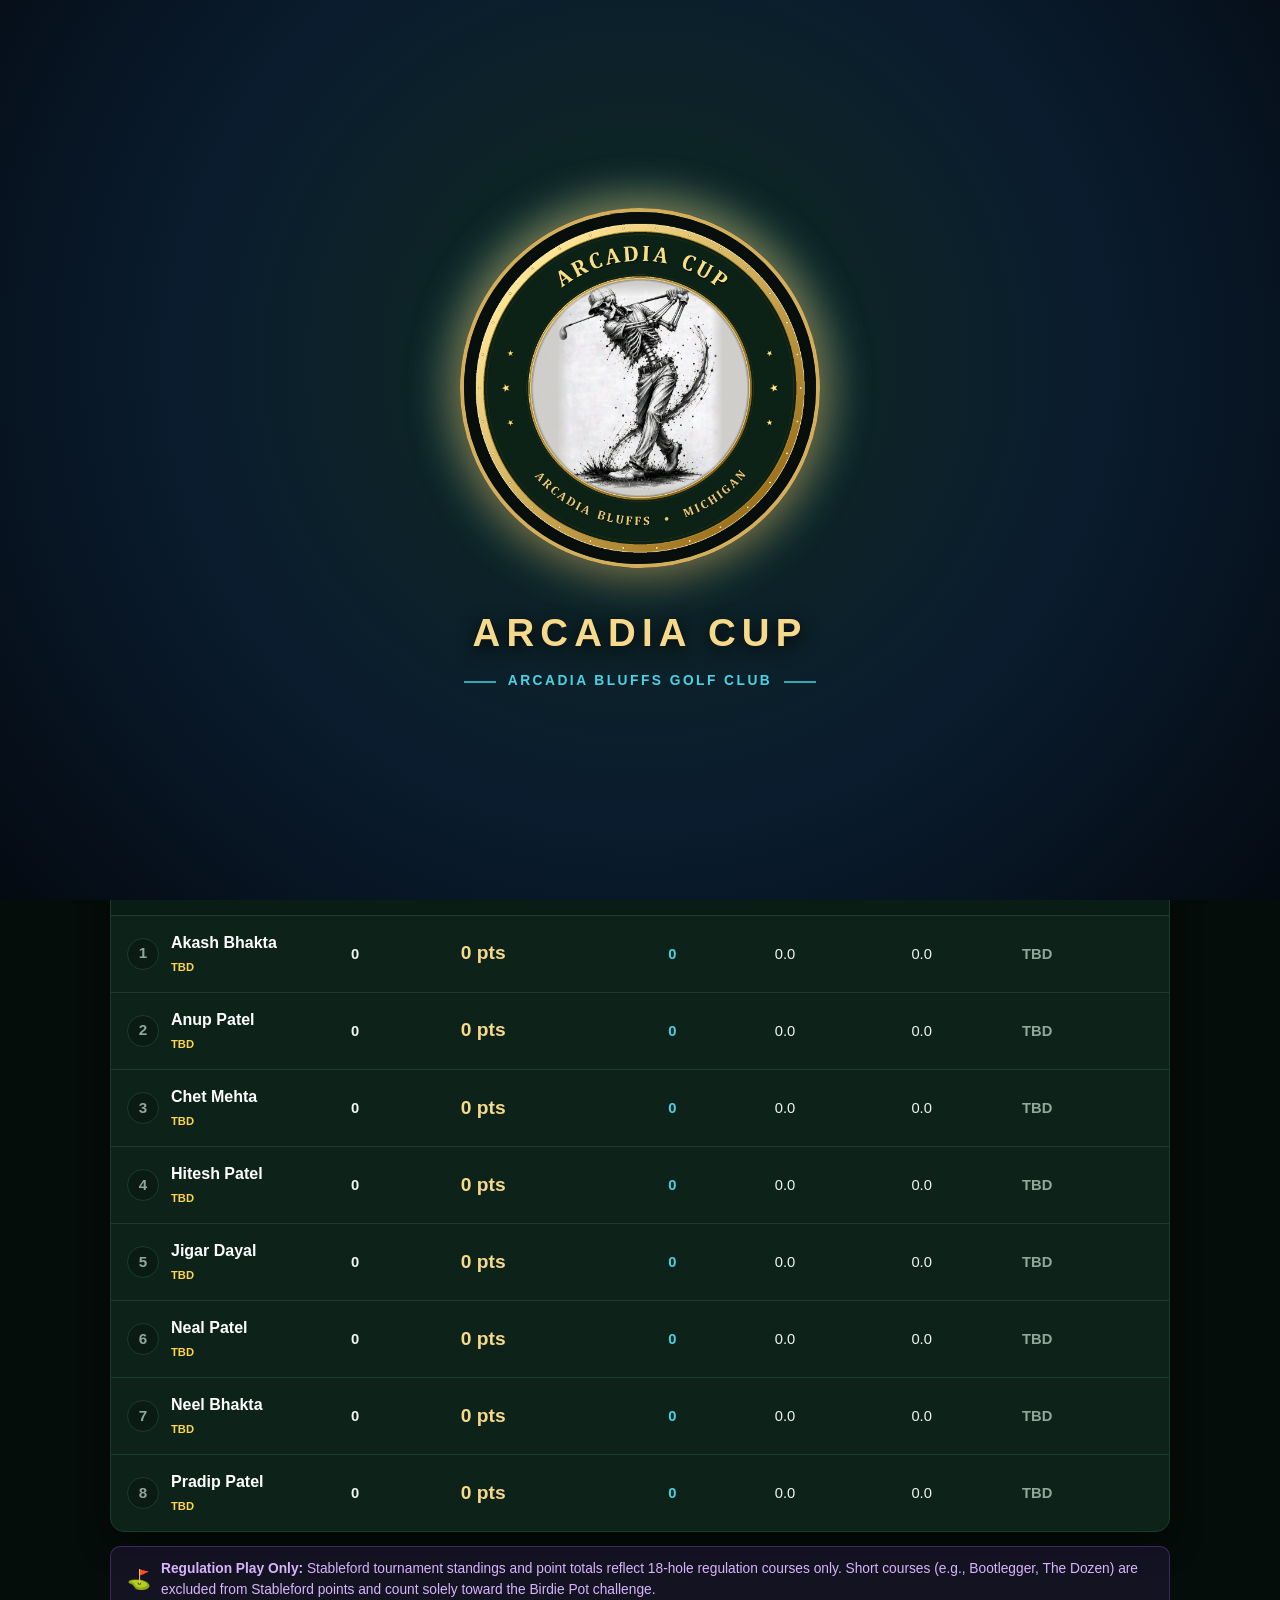
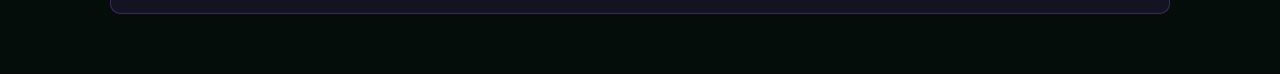
==== commit 6e846830: "Deploy 3x2 grid navigation bar and tournament rules tab to gh-pages" ====
--- a/index.html
+++ b/index.html
@@ -6,7 +6,20 @@
   <title>Arcadia Cup 2027 — Official Tournament Summary, Standings & Roster</title>
   <meta name="description" content="Live summary, cumulative standings, 8-player roster, tee time pairings, and birdie pot breakdown for the 2027 Arcadia Bluffs Golf Trip.">
   <link rel="icon" type="image/jpeg" href="assets/arcadia_cup_crest.jpg">
-  <link rel="stylesheet" href="styles.css">
+  <link rel="stylesheet" href="styles.css?v=2027grid2">
+  <style>
+    .nav-tabs {
+      display: grid !important;
+      grid-template-columns: repeat(3, 1fr) !important;
+      gap: 6px !important;
+    }
+    .tab-btn {
+      width: 100% !important;
+      flex: unset !important;
+      box-sizing: border-box !important;
+      white-space: nowrap !important;
+    }
+  </style>
 </head>
 <body>
 
@@ -74,11 +87,11 @@
       </button>
       <button class="tab-btn" data-tab="roster" role="tab" type="button">
         <span class="tab-icon">👥</span>
-        <span class="tab-label">Players &amp; Roster</span>
+        <span class="tab-label">Roster</span>
       </button>
       <button class="tab-btn" data-tab="pairings" role="tab" type="button">
         <span class="tab-icon">⛳</span>
-        <span class="tab-label">Pairings &amp; Tees</span>
+        <span class="tab-label">Pairings</span>
       </button>
       <button class="tab-btn" data-tab="courses" role="tab" type="button">
         <span class="tab-icon">🗺️</span>
@@ -104,6 +117,6 @@
   <div id="modalContainer"></div>
 
   <!-- SCRIPT -->
-  <script src="app.js"></script>
+  <script src="app.js?v=2027grid2"></script>
 </body>
 </html>
--- a/styles.css
+++ b/styles.css
@@ -271,60 +271,52 @@
   border-color: #ffd778;
 }
 
-/* NAVIGATION TABS */
+/* NAVIGATION TABS (3 ON TOP, 3 ON BOTTOM) */
 .nav-container {
-  max-width: 1100px;
+  max-width: 900px;
   margin: 0 auto 24px;
   padding: 0 16px;
   position: relative;
 }
 
 .nav-tabs {
-  display: flex;
-  align-items: center;
-  gap: 10px;
-  background: rgba(8, 24, 18, 0.92);
+  display: grid !important;
+  grid-template-columns: repeat(3, 1fr) !important;
+  gap: 8px;
+  background: rgba(8, 24, 18, 0.95);
   backdrop-filter: blur(16px);
   -webkit-backdrop-filter: blur(16px);
-  padding: 8px 12px;
-  border-radius: var(--radius-full);
-  border: 1px solid rgba(213, 174, 91, 0.25);
+  padding: 10px;
+  border-radius: var(--radius-md);
+  border: 1px solid rgba(213, 174, 91, 0.3);
   box-shadow: 0 8px 24px rgba(0, 0, 0, 0.45);
-  overflow-x: auto;
-  scroll-snap-type: x proximity;
-  -webkit-overflow-scrolling: touch;
-  scrollbar-width: none;
-}
-
-.nav-tabs::-webkit-scrollbar {
-  display: none;
 }
 
 .tab-btn {
-  flex: 0 0 auto;
-  display: inline-flex;
+  display: flex;
   align-items: center;
   justify-content: center;
-  gap: 8px;
-  padding: 10px 18px;
-  background: rgba(14, 38, 28, 0.7);
+  gap: 6px;
+  padding: 11px 6px;
+  background: rgba(14, 38, 28, 0.85);
   color: var(--text-muted);
-  border: 1px solid rgba(255, 255, 255, 0.09);
-  border-radius: var(--radius-full);
-  font-size: 0.88rem;
+  border: 1px solid rgba(255, 255, 255, 0.1);
+  border-radius: var(--radius-sm);
+  font-size: 0.84rem;
   font-weight: 700;
   cursor: pointer;
-  transition: all 0.25s cubic-bezier(0.4, 0, 0.2, 1);
+  transition: all 0.2s cubic-bezier(0.4, 0, 0.2, 1);
   white-space: nowrap;
   text-align: center;
-  scroll-snap-align: start;
+  width: 100%;
+  box-sizing: border-box;
   box-shadow: 0 2px 6px rgba(0, 0, 0, 0.3);
 }
 
 .tab-btn:hover {
   color: #ffffff;
-  background: rgba(24, 61, 46, 0.9);
-  border-color: rgba(213, 174, 91, 0.35);
+  background: rgba(24, 61, 46, 0.95);
+  border-color: rgba(213, 174, 91, 0.4);
   transform: translateY(-1px);
 }
 
@@ -338,12 +330,45 @@
 }
 
 .tab-icon {
-  font-size: 1rem;
+  font-size: 1.05rem;
   line-height: 1;
+  flex-shrink: 0;
 }
 
 .tab-label {
-  letter-spacing: 0.01em;
+  letter-spacing: 0.02em;
+  overflow: hidden;
+  text-overflow: ellipsis;
+}
+
+@media (max-width: 480px) {
+  .nav-tabs {
+    gap: 6px;
+    padding: 8px 6px;
+  }
+  .tab-btn {
+    padding: 10px 4px;
+    font-size: 0.8rem;
+    gap: 4px;
+  }
+  .tab-icon {
+    font-size: 0.95rem;
+  }
+}
+
+@media (max-width: 360px) {
+  .nav-tabs {
+    gap: 4px;
+    padding: 6px 4px;
+  }
+  .tab-btn {
+    padding: 8px 2px;
+    font-size: 0.72rem;
+    gap: 3px;
+  }
+  .tab-icon {
+    font-size: 0.85rem;
+  }
 }
 
 /* MAIN CONTENT WRAPPER */
@@ -1242,26 +1267,20 @@
   }
 
   .nav-tabs {
-    padding: 6px 8px;
-    gap: 8px;
-    border-radius: var(--radius-full);
-    scrollbar-width: none;
-  }
-
-  .nav-tabs::-webkit-scrollbar {
-    display: none;
+    padding: 6px 6px;
+    gap: 5px;
+    border-radius: var(--radius-sm);
   }
 
   .tab-btn {
-    flex: 0 0 auto;
-    padding: 8px 13px;
-    font-size: 0.8rem;
-    gap: 6px;
-    border-radius: var(--radius-full);
+    padding: 8px 2px;
+    font-size: 0.74rem;
+    gap: 3px;
+    border-radius: var(--radius-sm);
   }
 
   .tab-icon {
-    font-size: 0.92rem;
+    font-size: 0.88rem;
   }
 
   .main-wrapper {
@@ -1394,26 +1413,20 @@
   }
 
   .nav-tabs {
-    padding: 7px 10px;
-    gap: 8px;
-    border-radius: var(--radius-full);
-    scrollbar-width: none;
-  }
-
-  .nav-tabs::-webkit-scrollbar {
-    display: none;
+    padding: 8px 6px;
+    gap: 6px;
+    border-radius: var(--radius-sm);
   }
 
   .tab-btn {
-    flex: 0 0 auto;
-    font-size: 0.84rem;
-    padding: 9px 15px;
-    gap: 6px;
-    border-radius: var(--radius-full);
+    padding: 10px 4px;
+    font-size: 0.8rem;
+    gap: 4px;
+    border-radius: var(--radius-sm);
   }
 
   .tab-icon {
-    font-size: 0.96rem;
+    font-size: 0.95rem;
   }
 
   .roster-grid {
@@ -1781,3 +1794,479 @@
   color: #f3e8ff;
 }
 
+/* ============================================================
+   TOURNAMENT RULES & SCORING METHOD STYLES
+   ============================================================ */
+.rules-wrapper {
+  max-width: 960px;
+  margin: 0 auto;
+  padding: 10px 0 40px;
+}
+
+.rules-hero-card {
+  display: flex;
+  align-items: center;
+  gap: 20px;
+  background: linear-gradient(135deg, #0f2b20 0%, #061811 100%);
+  border: 1.5px solid var(--line-gold);
+  border-radius: var(--radius-lg);
+  padding: 24px;
+  margin-bottom: 24px;
+  box-shadow: 0 12px 36px rgba(0, 0, 0, 0.45);
+  position: relative;
+  overflow: hidden;
+}
+
+.rules-hero-card::after {
+  content: "";
+  position: absolute;
+  top: -50%;
+  right: -20%;
+  width: 300px;
+  height: 300px;
+  background: radial-gradient(circle, var(--gold-glow) 0%, transparent 70%);
+  pointer-events: none;
+}
+
+.rules-crest-wrap {
+  width: 76px;
+  height: 76px;
+  flex-shrink: 0;
+  border-radius: 50%;
+  border: 2px solid var(--gold);
+  padding: 3px;
+  background: var(--bg-card);
+  box-shadow: 0 0 16px var(--gold-glow);
+}
+
+.rules-crest-img {
+  width: 100%;
+  height: 100%;
+  border-radius: 50%;
+  object-fit: cover;
+  display: block;
+}
+
+.rules-hero-titles h2 {
+  font-size: 1.6rem;
+  font-weight: 900;
+  color: var(--cyan);
+  letter-spacing: 0.05em;
+  margin-bottom: 4px;
+}
+
+.rules-hero-subtitle {
+  font-size: 1.05rem;
+  font-weight: 700;
+  color: var(--gold-light);
+  margin-bottom: 6px;
+}
+
+.rules-hero-meta {
+  font-size: 0.85rem;
+  color: var(--text-muted);
+}
+
+.rules-quick-nav {
+  display: flex;
+  flex-wrap: wrap;
+  gap: 8px;
+  margin-bottom: 24px;
+  padding: 12px 14px;
+  background: var(--bg-surface);
+  border: 1px solid var(--line);
+  border-radius: var(--radius-md);
+}
+
+.rules-nav-pill {
+  background: var(--bg-card);
+  color: var(--text-main);
+  border: 1px solid var(--line);
+  border-radius: var(--radius-full);
+  padding: 6px 14px;
+  font-size: 0.8rem;
+  font-weight: 700;
+  cursor: pointer;
+  text-decoration: none;
+  transition: all 0.2s ease;
+  display: inline-flex;
+  align-items: center;
+  gap: 6px;
+}
+
+.rules-nav-pill:hover {
+  background: var(--bg-card-hover);
+  border-color: var(--gold);
+  color: var(--gold-light);
+  transform: translateY(-1px);
+}
+
+.rules-card {
+  background: var(--bg-card);
+  border: 1px solid var(--line);
+  border-radius: var(--radius-md);
+  padding: 22px;
+  margin-bottom: 20px;
+  box-shadow: 0 6px 20px rgba(0, 0, 0, 0.3);
+  transition: border-color 0.2s ease;
+}
+
+.rules-card:hover {
+  border-color: rgba(213, 174, 91, 0.4);
+}
+
+.rules-card-header {
+  display: flex;
+  align-items: center;
+  justify-content: space-between;
+  margin-bottom: 12px;
+  flex-wrap: wrap;
+  gap: 10px;
+}
+
+.rules-card-title-wrap {
+  display: flex;
+  align-items: center;
+  gap: 12px;
+}
+
+.rules-num-badge {
+  width: 32px;
+  height: 32px;
+  border-radius: var(--radius-sm);
+  background: var(--cyan);
+  color: #04120a;
+  font-weight: 900;
+  font-size: 1rem;
+  display: flex;
+  align-items: center;
+  justify-content: center;
+  flex-shrink: 0;
+}
+
+.rules-card-title {
+  font-size: 1.25rem;
+  font-weight: 800;
+  color: #fff;
+}
+
+.rules-badge {
+  font-size: 0.72rem;
+  font-weight: 800;
+  letter-spacing: 0.08em;
+  padding: 4px 10px;
+  border-radius: var(--radius-sm);
+  text-transform: uppercase;
+}
+
+.badge-cyan {
+  background: rgba(77, 208, 225, 0.15);
+  color: var(--cyan);
+  border: 1px solid rgba(77, 208, 225, 0.4);
+}
+
+.badge-gold {
+  background: rgba(213, 174, 91, 0.15);
+  color: var(--gold-light);
+  border: 1px solid var(--line-gold);
+}
+
+.badge-red {
+  background: rgba(239, 68, 68, 0.15);
+  color: #f87171;
+  border: 1px solid rgba(239, 68, 68, 0.4);
+}
+
+.rules-lead-text {
+  font-size: 0.95rem;
+  color: var(--text-main);
+  line-height: 1.55;
+  margin-bottom: 14px;
+}
+
+.rules-bullets-list {
+  display: flex;
+  flex-direction: column;
+  gap: 10px;
+  margin-top: 12px;
+}
+
+.rules-bullet-item {
+  display: flex;
+  align-items: flex-start;
+  gap: 10px;
+  font-size: 0.88rem;
+  line-height: 1.45;
+  color: var(--text-muted);
+}
+
+.rules-bullet-dot {
+  color: var(--cyan);
+  font-size: 1.2rem;
+  line-height: 1;
+}
+
+.rules-bullet-item strong {
+  color: #fff;
+}
+
+/* Points Tables */
+.rules-points-table-wrap {
+  margin: 14px 0;
+  border-radius: var(--radius-sm);
+  border: 1px solid var(--line);
+  overflow: hidden;
+  background: rgba(0, 0, 0, 0.25);
+}
+
+.rules-points-table {
+  width: 100%;
+  border-collapse: collapse;
+  font-size: 0.88rem;
+}
+
+.rules-points-table th {
+  background: var(--bg-surface);
+  color: var(--text-muted);
+  font-weight: 700;
+  text-transform: uppercase;
+  font-size: 0.72rem;
+  letter-spacing: 0.05em;
+  padding: 9px 14px;
+  text-align: left;
+  border-bottom: 1px solid var(--line);
+}
+
+.rules-points-table td {
+  padding: 10px 14px;
+  border-bottom: 1px solid rgba(24, 61, 46, 0.6);
+  color: var(--text-main);
+}
+
+.rules-points-table tr:last-child td {
+  border-bottom: none;
+}
+
+.points-val {
+  font-weight: 900;
+  font-size: 0.98rem;
+  text-align: right;
+  color: var(--cyan);
+}
+
+.points-val.penalty {
+  color: #f87171;
+}
+
+/* Draft Ladder */
+.draft-ladder-grid {
+  display: grid;
+  grid-template-columns: repeat(auto-fit, minmax(200px, 1fr));
+  gap: 10px;
+  margin: 14px 0;
+}
+
+.draft-step-card {
+  background: var(--bg-surface);
+  border: 1px solid var(--line);
+  border-radius: var(--radius-sm);
+  padding: 12px 14px;
+  position: relative;
+}
+
+.draft-step-num {
+  width: 24px;
+  height: 24px;
+  border-radius: 6px;
+  background: var(--bg-card);
+  border: 1px solid var(--line-gold);
+  color: var(--gold-light);
+  font-size: 0.75rem;
+  font-weight: 900;
+  display: flex;
+  align-items: center;
+  justify-content: center;
+  margin-bottom: 8px;
+}
+
+.draft-step-title {
+  font-size: 0.9rem;
+  font-weight: 800;
+  color: #fff;
+  margin-bottom: 4px;
+}
+
+.draft-step-desc {
+  font-size: 0.78rem;
+  color: var(--text-muted);
+  line-height: 1.35;
+}
+
+/* Birdie Pot Section */
+.birdie-pot-rules-card {
+  background: linear-gradient(135deg, #2b1f06 0%, #130d02 100%);
+  border: 2px solid var(--gold);
+  border-radius: var(--radius-lg);
+  padding: 26px;
+  margin-top: 28px;
+  box-shadow: 0 12px 38px rgba(0, 0, 0, 0.6);
+  position: relative;
+  overflow: hidden;
+}
+
+.birdie-pot-rules-card::before {
+  content: "";
+  position: absolute;
+  top: 0;
+  right: 0;
+  width: 200px;
+  height: 200px;
+  background: radial-gradient(circle, rgba(213, 174, 91, 0.2) 0%, transparent 70%);
+  pointer-events: none;
+}
+
+.pot-rule-block {
+  background: rgba(0, 0, 0, 0.35);
+  border: 1px solid rgba(213, 174, 91, 0.35);
+  border-radius: var(--radius-md);
+  padding: 16px;
+  margin-bottom: 12px;
+}
+
+.pot-rule-block h4 {
+  font-size: 1.05rem;
+  color: var(--gold-light);
+  font-weight: 900;
+  margin-bottom: 6px;
+  display: flex;
+  align-items: center;
+  gap: 8px;
+}
+
+.pot-rule-block p {
+  font-size: 0.88rem;
+  color: #fff;
+  line-height: 1.45;
+}
+
+/* Interactive Calculator */
+.calc-wrapper {
+  background: rgba(0, 0, 0, 0.45);
+  border: 1.5px solid var(--gold);
+  border-radius: var(--radius-md);
+  padding: 20px;
+  margin-top: 20px;
+}
+
+.calc-title {
+  font-size: 1.15rem;
+  font-weight: 900;
+  color: var(--gold-light);
+  margin-bottom: 14px;
+  display: flex;
+  align-items: center;
+  gap: 8px;
+}
+
+.calc-controls {
+  display: flex;
+  align-items: center;
+  gap: 12px;
+  margin-bottom: 16px;
+  flex-wrap: wrap;
+}
+
+.calc-slider-wrap {
+  display: flex;
+  align-items: center;
+  gap: 12px;
+  flex: 1;
+  min-width: 220px;
+}
+
+.calc-slider-wrap input[type=range] {
+  flex: 1;
+  accent-color: var(--gold);
+}
+
+.calc-birdie-badge {
+  background: var(--gold);
+  color: #04120a;
+  font-weight: 900;
+  font-size: 1.1rem;
+  padding: 4px 14px;
+  border-radius: var(--radius-full);
+}
+
+.calc-quick-btns {
+  display: flex;
+  gap: 6px;
+  flex-wrap: wrap;
+}
+
+.calc-btn {
+  background: var(--bg-card);
+  color: var(--gold-light);
+  border: 1px solid var(--line-gold);
+  padding: 5px 12px;
+  border-radius: var(--radius-sm);
+  font-size: 0.78rem;
+  font-weight: 800;
+  cursor: pointer;
+  transition: all 0.15s ease;
+}
+
+.calc-btn:hover {
+  background: var(--gold);
+  color: #000;
+}
+
+.calc-results-grid {
+  display: grid;
+  grid-template-columns: repeat(auto-fit, minmax(130px, 1fr));
+  gap: 10px;
+}
+
+.calc-result-card {
+  background: var(--bg-surface);
+  border: 1px solid var(--line);
+  border-radius: var(--radius-sm);
+  padding: 12px;
+  text-align: center;
+}
+
+.calc-result-label {
+  font-size: 0.7rem;
+  color: var(--text-muted);
+  text-transform: uppercase;
+  font-weight: 700;
+  letter-spacing: 0.05em;
+  margin-bottom: 4px;
+}
+
+.calc-result-val {
+  font-size: 1.25rem;
+  font-weight: 900;
+  color: #fff;
+}
+
+.calc-result-card.highlight {
+  border-color: var(--gold);
+  background: rgba(213, 174, 91, 0.12);
+}
+
+.calc-result-card.highlight .calc-result-val {
+  color: var(--gold-light);
+}
+
+@media (max-width: 600px) {
+  .rules-hero-card {
+    flex-direction: column;
+    text-align: center;
+  }
+  .rules-card-header {
+    flex-direction: column;
+    align-items: flex-start;
+  }
+}
+
